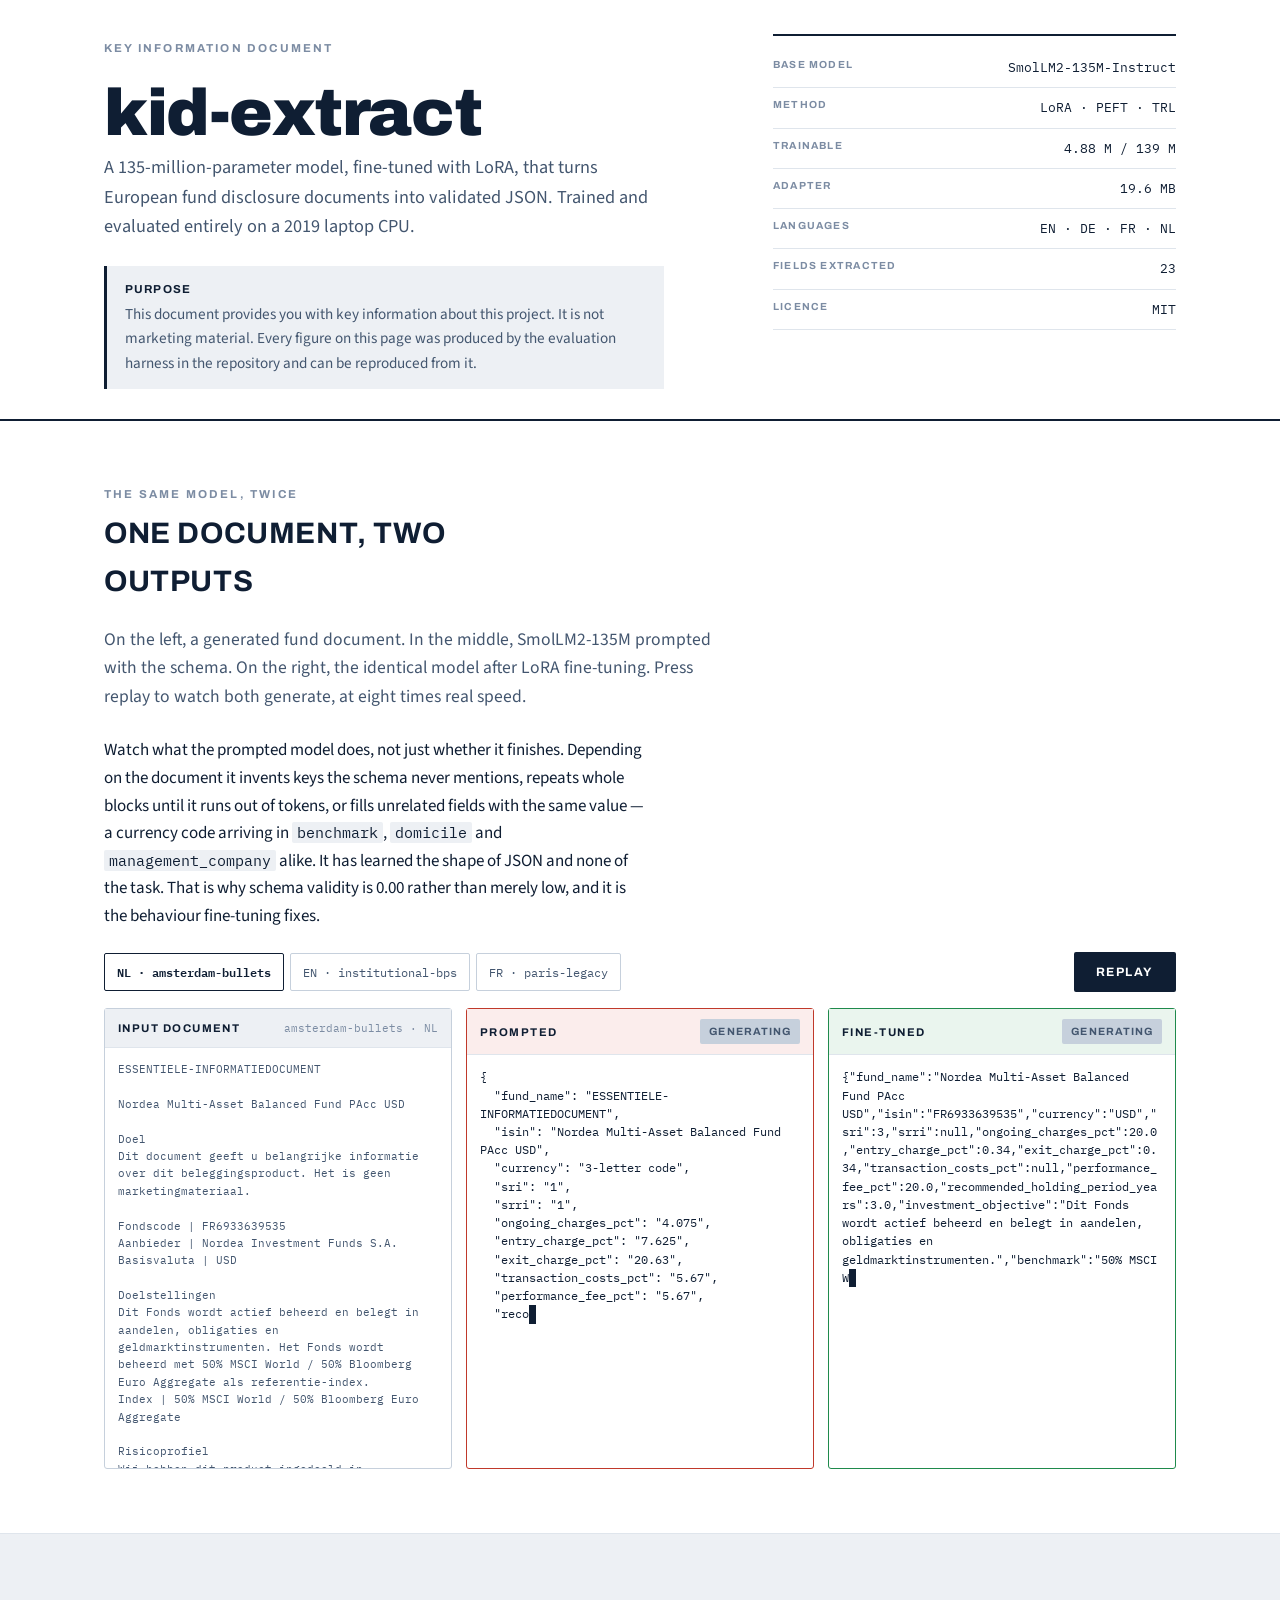
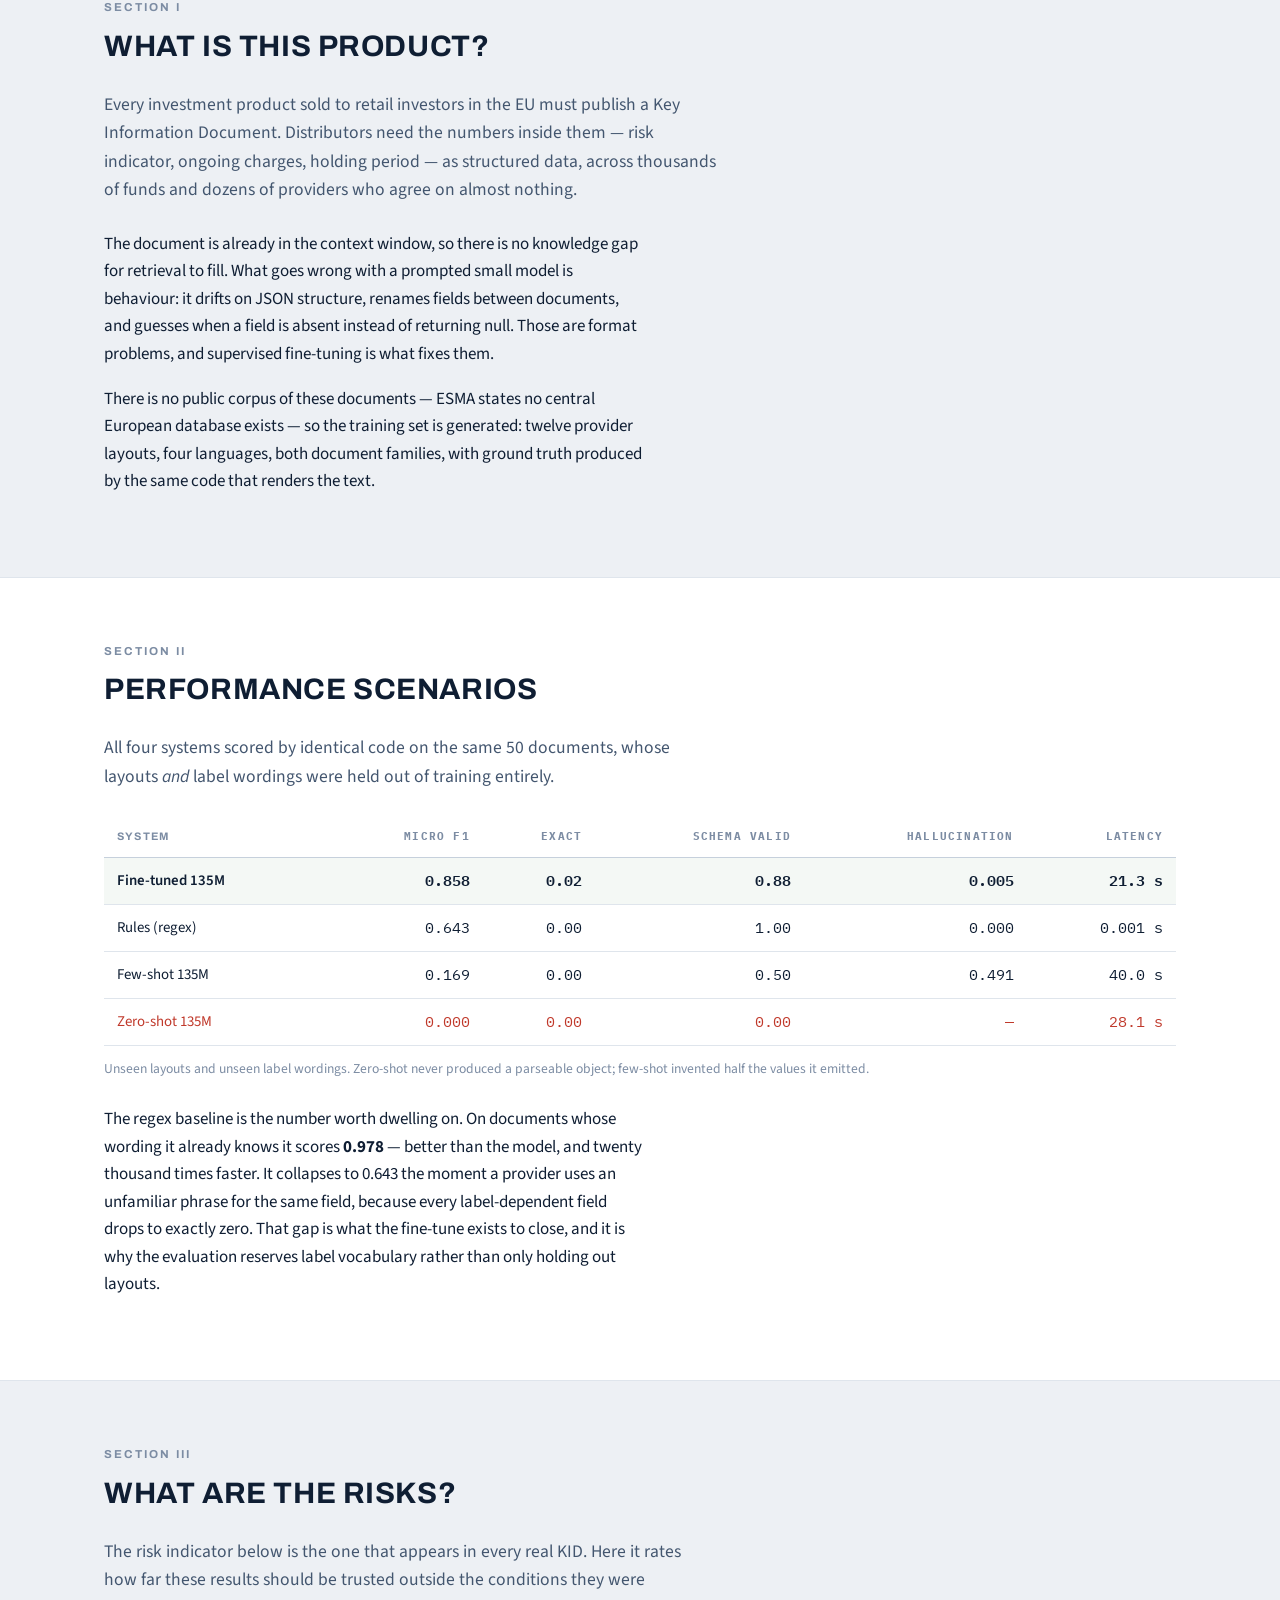
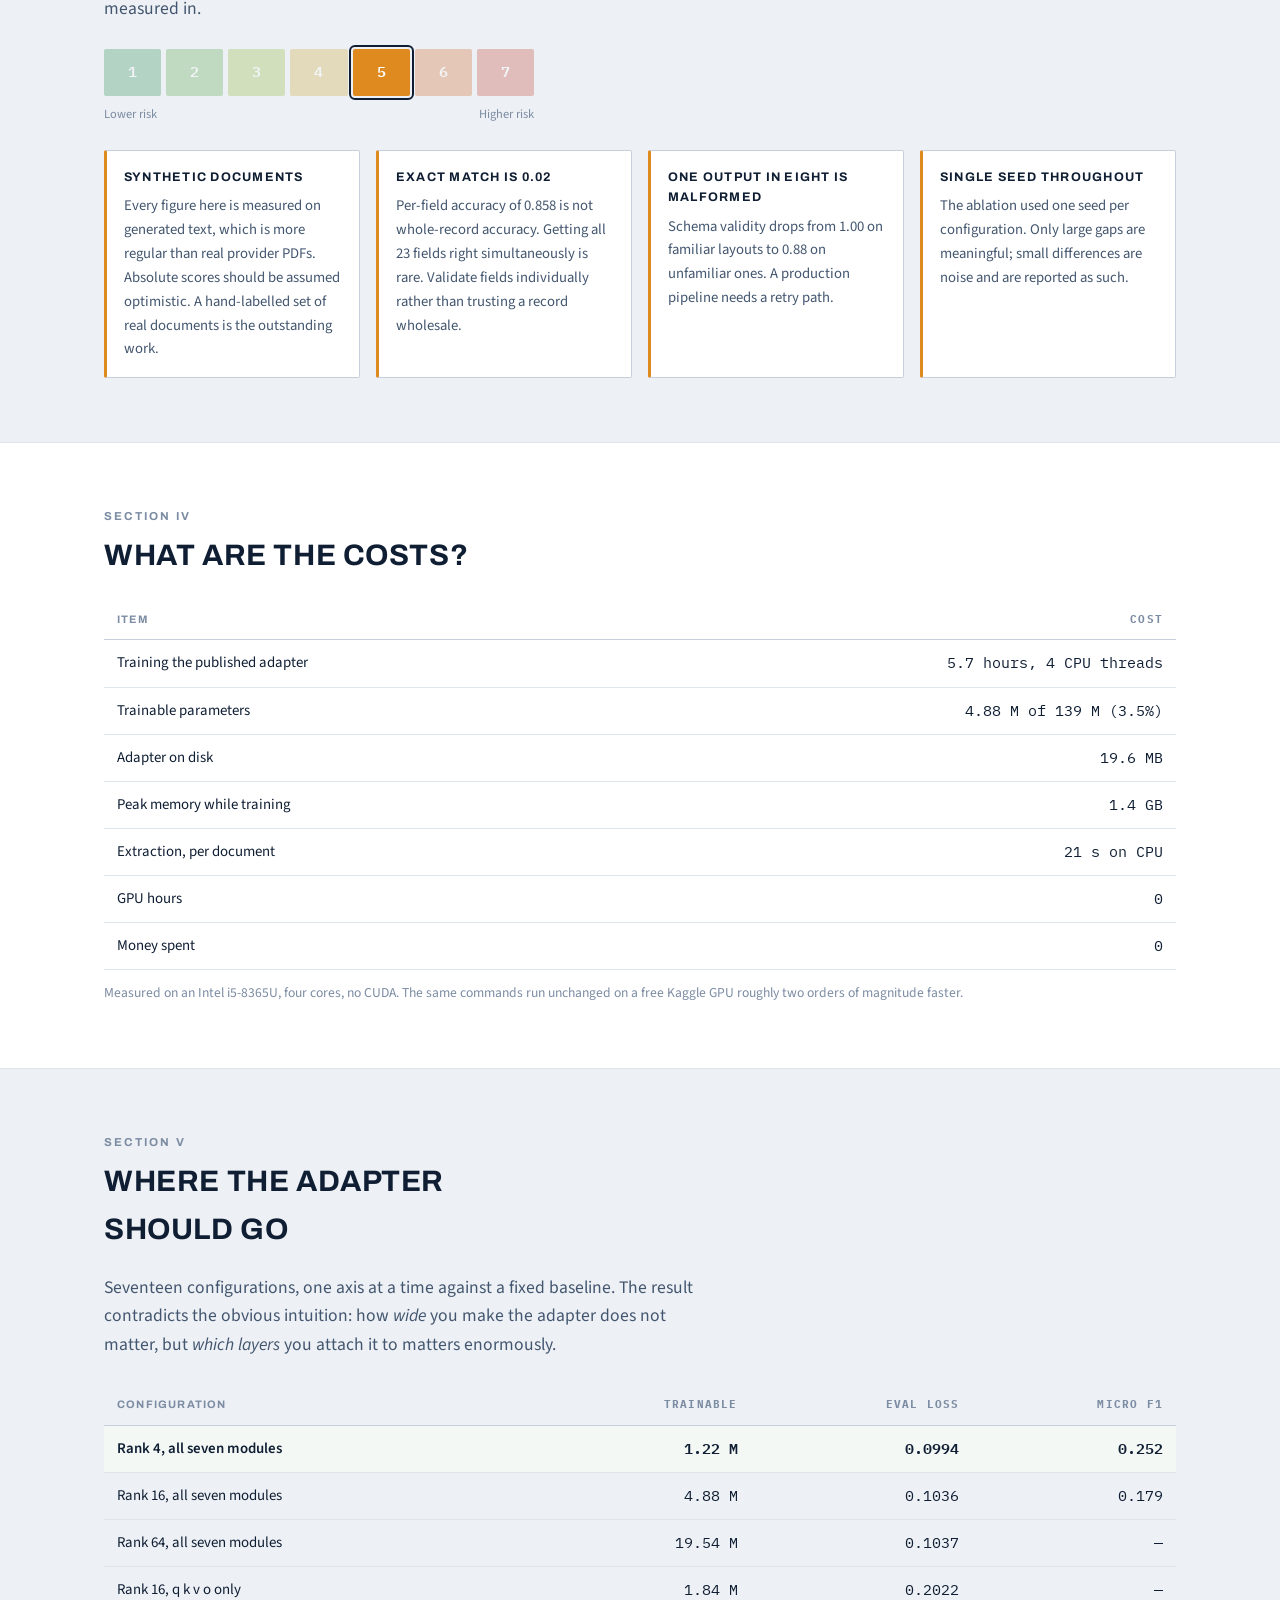
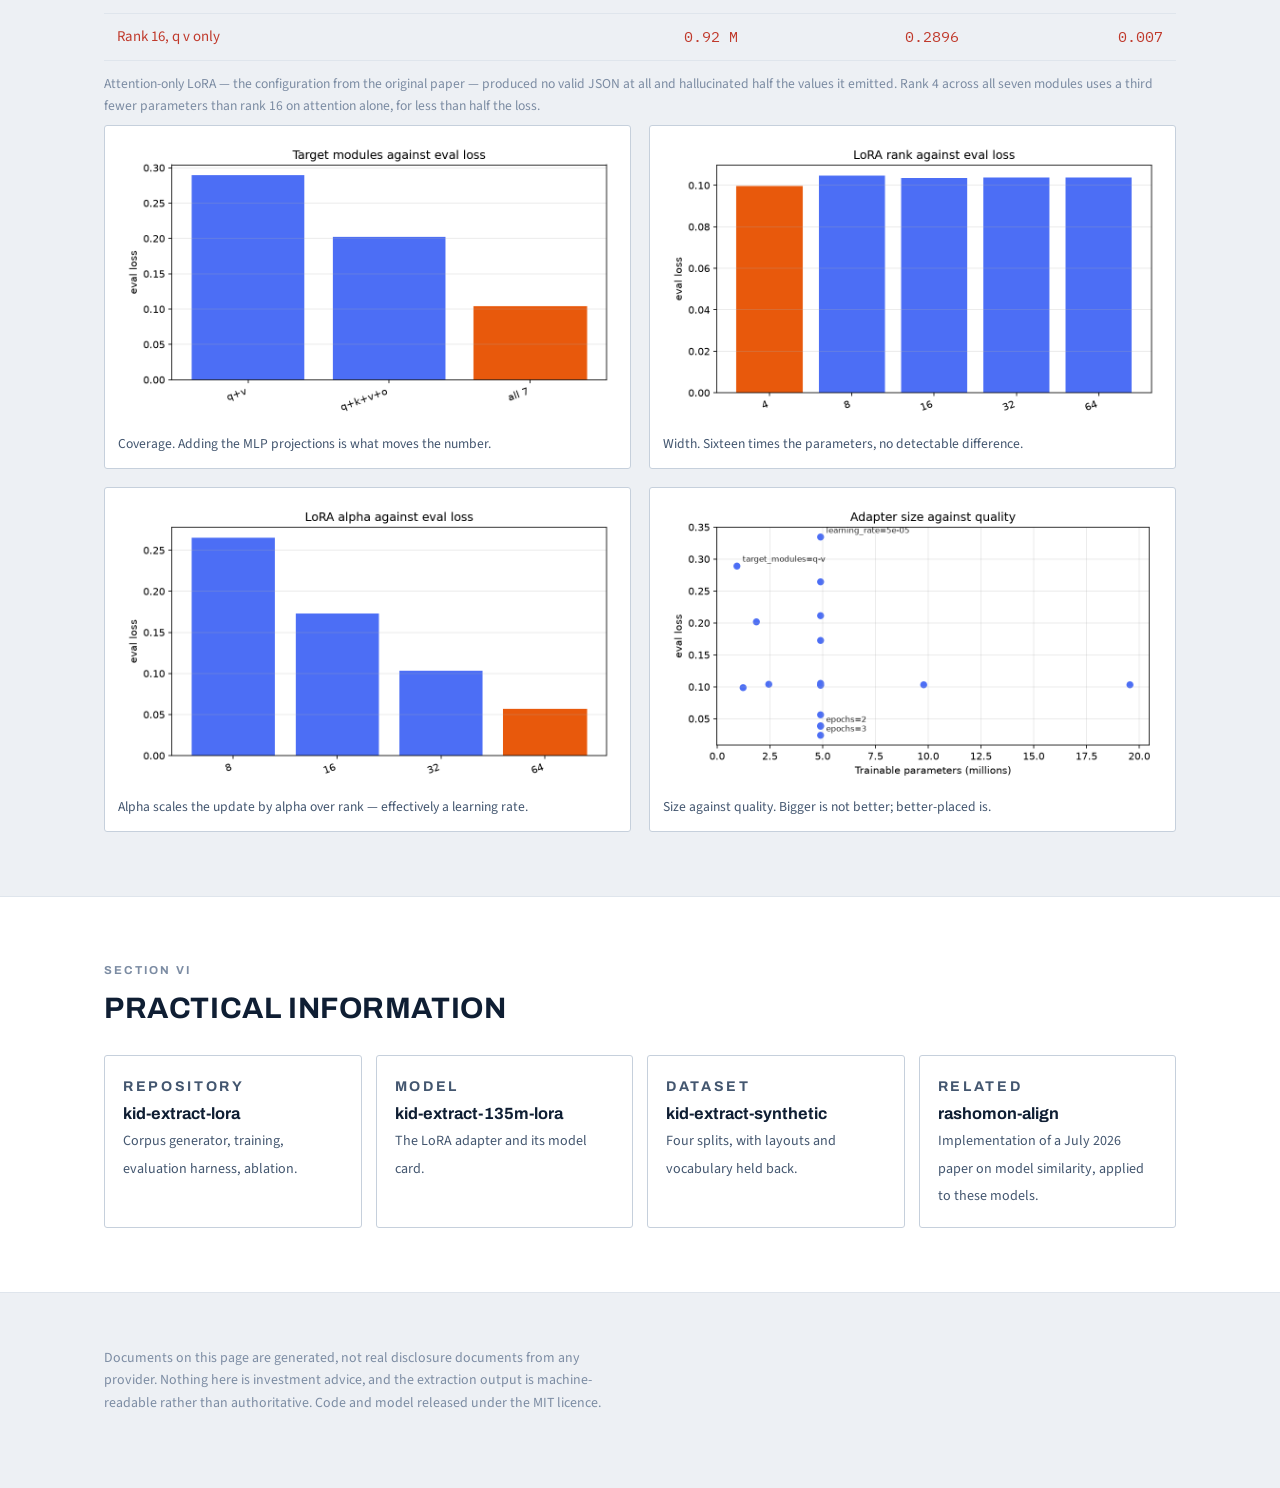
==== docs/index.html @ 17fcff7d "Add GitHub Pages site with charts and model comparison" ====
<!doctype html>
<html lang="en">
<head>
<meta charset="utf-8">
<meta name="viewport" content="width=device-width, initial-scale=1">
<title>kid-extract — Key Information Document</title>
<meta name="description" content="A 135M model fine-tuned with LoRA to extract structured JSON from European fund disclosure documents. Trained and evaluated entirely on a laptop CPU.">
<link rel="preconnect" href="https://fonts.googleapis.com">
<link rel="preconnect" href="https://fonts.gstatic.com" crossorigin>
<link href="https://fonts.googleapis.com/css2?family=Archivo:wght@500;700;900&family=Source+Sans+3:ital,wght@0,400;0,600;1,400&family=IBM+Plex+Mono:wght@400;500;600&display=swap" rel="stylesheet">
<style>
code{font-family:"IBM Plex Mono",monospace; font-size:.88em; background:var(--paper); padding:1px 5px; border-radius:2px}
:root{
  --ink:#0F1E33; --ink-soft:#43566F; --ink-faint:#7C8CA3;
  --paper:#EDF0F4; --card:#FFFFFF; --rule:#C6D0DC; --rule-soft:#DFE5EC;
  --sri-1:#1F8A4C; --sri-2:#4FA33F; --sri-3:#8FB531; --sri-4:#C9A227;
  --sri-5:#DE8A1F; --sri-6:#D2601F; --sri-7:#C0392B;
  --ok:#1F8A4C; --warn:#DE8A1F; --bad:#C0392B;
  --shadow:0 1px 2px rgba(15,30,51,.06), 0 8px 24px rgba(15,30,51,.06);
  --wrap:1120px;
}
*{box-sizing:border-box}
html{-webkit-text-size-adjust:100%}
body{
  margin:0; background:var(--paper); color:var(--ink);
  font-family:"Source Sans 3",system-ui,sans-serif; font-size:17px; line-height:1.62;
}
.wrap{max-width:var(--wrap); margin:0 auto; padding:0 24px}
a{color:inherit}
a:focus-visible,button:focus-visible{outline:3px solid var(--sri-4); outline-offset:3px}

.eyebrow{
  font-family:Archivo,sans-serif; font-weight:700; font-size:.72rem;
  letter-spacing:.19em; text-transform:uppercase; color:var(--ink-faint);
}

/* masthead */
.masthead{border-bottom:2px solid var(--ink); background:var(--card)}
.masthead .wrap{padding-top:34px; padding-bottom:30px}
.masthead__grid{display:grid; grid-template-columns:minmax(0,1.55fr) minmax(0,1fr); gap:44px; align-items:start}
.ident{border-top:2px solid var(--ink); padding-top:12px}
.ident dl{margin:0; display:grid; grid-template-columns:auto 1fr; gap:0}
.ident dt{
  font-family:Archivo,sans-serif; font-weight:700; font-size:.64rem; letter-spacing:.12em;
  text-transform:uppercase; color:var(--ink-faint); padding:9px 18px 9px 0;
  border-bottom:1px solid var(--rule-soft); white-space:nowrap;
}
.ident dd{
  margin:0; font-family:"IBM Plex Mono",monospace; font-size:.82rem; text-align:right;
  padding:9px 0; border-bottom:1px solid var(--rule-soft);
}
@media (max-width:860px){ .masthead__grid{grid-template-columns:1fr; gap:28px} .ident dd{text-align:left} }
.masthead h1{
  font-family:Archivo,sans-serif; font-weight:900; font-size:clamp(2.4rem,6vw,4.1rem);
  letter-spacing:-.022em; line-height:1.02; margin:.28em 0 .1em;
}
.masthead .sub{font-size:1.14rem; color:var(--ink-soft); max-width:62ch; margin:0}
.purpose{
  margin-top:24px; padding:14px 18px; border-left:3px solid var(--ink);
  background:var(--paper); font-size:.95rem; color:var(--ink-soft); max-width:70ch;
}
.purpose strong{font-family:Archivo,sans-serif; letter-spacing:.1em; text-transform:uppercase; font-size:.72rem; display:block; color:var(--ink); margin-bottom:3px}

/* sections */
.band{padding:64px 0; border-bottom:1px solid var(--rule-soft)}
.band--card{background:var(--card)}
.band > .wrap > .eyebrow{display:block; margin-bottom:6px}
.band h2{
  font-family:Archivo,sans-serif; font-weight:700; font-size:clamp(1.35rem,2.6vw,1.85rem);
  letter-spacing:.02em; text-transform:uppercase; margin:0 0 20px; max-width:26ch;
}
.lede{font-size:1.1rem; color:var(--ink-soft); max-width:68ch; margin:0 0 26px}
.band p{max-width:68ch}

/* replay */
.replay-head{display:flex; flex-wrap:wrap; gap:14px; align-items:center; justify-content:space-between; margin-bottom:16px}
.btn{
  font-family:Archivo,sans-serif; font-weight:700; font-size:.76rem; letter-spacing:.13em;
  text-transform:uppercase; padding:11px 20px; border:2px solid var(--ink);
  background:var(--ink); color:var(--card); cursor:pointer; border-radius:2px;
}
.btn:hover{background:transparent; color:var(--ink)}
.picker{display:flex; gap:6px; flex-wrap:wrap}
.picker button{
  font-family:"IBM Plex Mono",monospace; font-size:.76rem; padding:8px 12px;
  border:1px solid var(--rule); background:var(--card); color:var(--ink-soft);
  cursor:pointer; border-radius:2px;
}
.picker button[aria-pressed="true"]{border-color:var(--ink); color:var(--ink); font-weight:600}

.panes{display:grid; grid-template-columns:1fr 1fr 1fr; gap:14px}
.pane{background:var(--card); border:1px solid var(--rule); border-radius:3px; display:flex; flex-direction:column; min-height:420px}
.pane__bar{
  display:flex; align-items:center; justify-content:space-between; gap:8px;
  padding:10px 13px; border-bottom:1px solid var(--rule-soft); background:var(--paper);
}
.pane__title{font-family:Archivo,sans-serif; font-weight:700; font-size:.7rem; letter-spacing:.13em; text-transform:uppercase}
.pane__meta{font-family:"IBM Plex Mono",monospace; font-size:.7rem; color:var(--ink-faint)}
.pane__body{
  flex:1; padding:13px; overflow:auto; max-height:420px;
  font-family:"IBM Plex Mono",monospace; font-size:.735rem; line-height:1.55;
  white-space:pre-wrap; word-break:break-word;
}
.pane--source .pane__body{color:var(--ink-soft); font-size:.7rem}
.pane--base{border-color:var(--bad)}
.pane--base .pane__bar{background:#FBEDEC}
.pane--tuned{border-color:var(--ok)}
.pane--tuned .pane__bar{background:#EAF5EE}
.verdict{
  font-family:Archivo,sans-serif; font-weight:700; font-size:.66rem; letter-spacing:.1em;
  text-transform:uppercase; padding:4px 9px; border-radius:2px; white-space:nowrap;
}
.verdict--bad{background:var(--bad); color:#fff}
.verdict--ok{background:var(--ok); color:#fff}
.verdict--idle{background:var(--rule); color:var(--ink-soft)}
.caret{display:inline-block; width:7px; background:var(--ink); animation:blink 1s steps(1) infinite; color:transparent}
@keyframes blink{50%{opacity:0}}

/* tables */
.table-scroll{overflow-x:auto; -webkit-overflow-scrolling:touch}
table{border-collapse:collapse; width:100%; min-width:560px; font-size:.93rem}
th,td{padding:11px 13px; text-align:left; border-bottom:1px solid var(--rule-soft)}
th{
  font-family:Archivo,sans-serif; font-weight:700; font-size:.68rem; letter-spacing:.11em;
  text-transform:uppercase; color:var(--ink-faint); border-bottom:1.5px solid var(--rule);
}
td.num,th.num{text-align:right; font-family:"IBM Plex Mono",monospace; font-variant-numeric:tabular-nums}
tr.hero-row td{background:#F4F8F5; font-weight:600}
tr.bad-row td{color:var(--bad)}
caption{caption-side:bottom; padding-top:12px; font-size:.85rem; color:var(--ink-faint); text-align:left}

/* SRI scale */
.sri{margin:8px 0 26px}
.sri__scale{display:flex; gap:5px; max-width:430px}
.sri__cell{
  flex:1; aspect-ratio:1/.82; display:grid; place-items:center; border-radius:2px;
  font-family:"IBM Plex Mono",monospace; font-weight:600; color:#fff; font-size:.95rem; opacity:.28;
}
.sri__cell[data-on="1"]{opacity:1; outline:2.5px solid var(--ink); outline-offset:2px}
.sri__labels{display:flex; justify-content:space-between; max-width:430px; margin-top:8px; font-size:.78rem; color:var(--ink-faint)}

.risks{display:grid; grid-template-columns:repeat(auto-fit,minmax(255px,1fr)); gap:16px; margin-top:26px}
.risk{background:var(--card); border:1px solid var(--rule); border-left:3px solid var(--warn); padding:16px 17px; border-radius:2px}
.risk h3{font-family:Archivo,sans-serif; font-size:.78rem; letter-spacing:.1em; text-transform:uppercase; margin:0 0 7px}
.risk p{font-size:.92rem; color:var(--ink-soft); margin:0}

/* charts */
.charts{display:grid; grid-template-columns:repeat(2,1fr); gap:18px; margin-top:8px}
@media (max-width:760px){.charts{grid-template-columns:1fr}}
figure{margin:0; background:var(--card); border:1px solid var(--rule); border-radius:3px; padding:13px}
figure img{width:100%; height:auto; display:block}
figcaption{font-size:.85rem; color:var(--ink-soft); margin-top:9px}

.links{display:grid; grid-template-columns:repeat(auto-fit,minmax(235px,1fr)); gap:14px; margin-top:22px}
.link-card{
  display:block; background:var(--card); border:1px solid var(--rule); border-radius:3px;
  padding:17px 18px; text-decoration:none; transition:border-color .15s, transform .15s;
}
.link-card:hover{border-color:var(--ink); transform:translateY(-2px)}
.link-card .eyebrow{margin-bottom:5px}
.link-card strong{display:block; font-size:1.02rem; font-family:Archivo,sans-serif}
.link-card span{font-size:.88rem; color:var(--ink-soft)}

footer{padding:40px 0 60px; font-size:.87rem; color:var(--ink-faint)}
footer p{max-width:74ch}

@media (max-width:900px){
  .panes{grid-template-columns:1fr}
  .pane{min-height:0}
  .pane__body{max-height:270px}
}
@media (prefers-reduced-motion:reduce){
  .caret{animation:none}
  .link-card{transition:none}
}
</style>
</head>
<body>

<header class="masthead">
  <div class="wrap">
    <div class="masthead__grid">
      <div>
        <span class="eyebrow">Key Information Document</span>
        <h1>kid&#8209;extract</h1>
        <p class="sub">A 135-million-parameter model, fine-tuned with LoRA, that turns European fund disclosure documents into validated JSON. Trained and evaluated entirely on a 2019 laptop CPU.</p>
        <div class="purpose">
          <strong>Purpose</strong>
          This document provides you with key information about this project. It is not marketing material. Every figure on this page was produced by the evaluation harness in the repository and can be reproduced from it.
        </div>
      </div>
      <aside class="ident">
        <dl>
          <dt>Base model</dt><dd>SmolLM2-135M-Instruct</dd>
          <dt>Method</dt><dd>LoRA · PEFT · TRL</dd>
          <dt>Trainable</dt><dd>4.88 M / 139 M</dd>
          <dt>Adapter</dt><dd>19.6 MB</dd>
          <dt>Languages</dt><dd>EN · DE · FR · NL</dd>
          <dt>Fields extracted</dt><dd>23</dd>
          <dt>Licence</dt><dd>MIT</dd>
        </dl>
      </aside>
    </div>
  </div>
</header>

<section class="band band--card">
  <div class="wrap">
    <span class="eyebrow">The same model, twice</span>
    <h2>One document, two outputs</h2>
    <p class="lede">On the left, a generated fund document. In the middle, SmolLM2&#8209;135M prompted with the schema. On the right, the identical model after LoRA fine&#8209;tuning. Press replay to watch both generate, at eight times real speed.</p>
    <p style="margin-bottom:22px">Watch what the prompted model does, not just whether it finishes. Depending on the document it invents keys the schema never mentions, repeats whole blocks until it runs out of tokens, or fills unrelated fields with the same value — a currency code arriving in <code>benchmark</code>, <code>domicile</code> and <code>management_company</code> alike. It has learned the shape of JSON and none of the task. That is why schema validity is 0.00 rather than merely low, and it is the behaviour fine‑tuning fixes.</p>

    <div class="replay-head">
      <div class="picker" id="picker" role="group" aria-label="Choose an example document"></div>
      <button class="btn" id="replay" type="button">Replay</button>
    </div>

    <div class="panes">
      <div class="pane pane--source">
        <div class="pane__bar"><span class="pane__title">Input document</span><span class="pane__meta" id="src-meta">—</span></div>
        <div class="pane__body" id="src-body"></div>
      </div>
      <div class="pane pane--base">
        <div class="pane__bar"><span class="pane__title">Prompted</span><span class="verdict verdict--idle" id="base-verdict">Idle</span></div>
        <div class="pane__body" id="base-body"></div>
      </div>
      <div class="pane pane--tuned">
        <div class="pane__bar"><span class="pane__title">Fine&#8209;tuned</span><span class="verdict verdict--idle" id="tuned-verdict">Idle</span></div>
        <div class="pane__body" id="tuned-body"></div>
      </div>
    </div>
  </div>
</section>

<section class="band">
  <div class="wrap">
    <span class="eyebrow">Section I</span>
    <h2>What is this product?</h2>
    <p class="lede">Every investment product sold to retail investors in the EU must publish a Key Information Document. Distributors need the numbers inside them — risk indicator, ongoing charges, holding period — as structured data, across thousands of funds and dozens of providers who agree on almost nothing.</p>
    <p>The document is already in the context window, so there is no knowledge gap for retrieval to fill. What goes wrong with a prompted small model is behaviour: it drifts on JSON structure, renames fields between documents, and guesses when a field is absent instead of returning null. Those are format problems, and supervised fine-tuning is what fixes them.</p>
    <p>There is no public corpus of these documents — ESMA states no central European database exists — so the training set is generated: twelve provider layouts, four languages, both document families, with ground truth produced by the same code that renders the text.</p>
  </div>
</section>

<section class="band band--card">
  <div class="wrap">
    <span class="eyebrow">Section II</span>
    <h2>Performance scenarios</h2>
    <p class="lede">All four systems scored by identical code on the same 50 documents, whose layouts <em>and</em> label wordings were held out of training entirely.</p>
    <div class="table-scroll">
      <table>
        <thead><tr><th>System</th><th class="num">Micro F1</th><th class="num">Exact</th><th class="num">Schema valid</th><th class="num">Hallucination</th><th class="num">Latency</th></tr></thead>
        <tbody>
          <tr class="hero-row"><td>Fine-tuned 135M</td><td class="num">0.858</td><td class="num">0.02</td><td class="num">0.88</td><td class="num">0.005</td><td class="num">21.3 s</td></tr>
          <tr><td>Rules (regex)</td><td class="num">0.643</td><td class="num">0.00</td><td class="num">1.00</td><td class="num">0.000</td><td class="num">0.001 s</td></tr>
          <tr><td>Few-shot 135M</td><td class="num">0.169</td><td class="num">0.00</td><td class="num">0.50</td><td class="num">0.491</td><td class="num">40.0 s</td></tr>
          <tr class="bad-row"><td>Zero-shot 135M</td><td class="num">0.000</td><td class="num">0.00</td><td class="num">0.00</td><td class="num">—</td><td class="num">28.1 s</td></tr>
        </tbody>
        <caption>Unseen layouts and unseen label wordings. Zero-shot never produced a parseable object; few-shot invented half the values it emitted.</caption>
      </table>
    </div>
    <p style="margin-top:26px">The regex baseline is the number worth dwelling on. On documents whose wording it already knows it scores <strong>0.978</strong> — better than the model, and twenty thousand times faster. It collapses to 0.643 the moment a provider uses an unfamiliar phrase for the same field, because every label-dependent field drops to exactly zero. That gap is what the fine-tune exists to close, and it is why the evaluation reserves label vocabulary rather than only holding out layouts.</p>
  </div>
</section>

<section class="band">
  <div class="wrap">
    <span class="eyebrow">Section III</span>
    <h2>What are the risks?</h2>
    <p class="lede">The risk indicator below is the one that appears in every real KID. Here it rates how far these results should be trusted outside the conditions they were measured in.</p>
    <div class="sri">
      <div class="sri__scale" role="img" aria-label="Risk indicator: 5 out of 7">
        <div class="sri__cell" style="background:var(--sri-1)">1</div>
        <div class="sri__cell" style="background:var(--sri-2)">2</div>
        <div class="sri__cell" style="background:var(--sri-3)">3</div>
        <div class="sri__cell" style="background:var(--sri-4)">4</div>
        <div class="sri__cell" data-on="1" style="background:var(--sri-5)">5</div>
        <div class="sri__cell" style="background:var(--sri-6)">6</div>
        <div class="sri__cell" style="background:var(--sri-7)">7</div>
      </div>
      <div class="sri__labels"><span>Lower risk</span><span>Higher risk</span></div>
    </div>
    <div class="risks">
      <div class="risk"><h3>Synthetic documents</h3><p>Every figure here is measured on generated text, which is more regular than real provider PDFs. Absolute scores should be assumed optimistic. A hand-labelled set of real documents is the outstanding work.</p></div>
      <div class="risk"><h3>Exact match is 0.02</h3><p>Per-field accuracy of 0.858 is not whole-record accuracy. Getting all 23 fields right simultaneously is rare. Validate fields individually rather than trusting a record wholesale.</p></div>
      <div class="risk"><h3>One output in eight is malformed</h3><p>Schema validity drops from 1.00 on familiar layouts to 0.88 on unfamiliar ones. A production pipeline needs a retry path.</p></div>
      <div class="risk"><h3>Single seed throughout</h3><p>The ablation used one seed per configuration. Only large gaps are meaningful; small differences are noise and are reported as such.</p></div>
    </div>
  </div>
</section>

<section class="band band--card">
  <div class="wrap">
    <span class="eyebrow">Section IV</span>
    <h2>What are the costs?</h2>
    <div class="table-scroll">
      <table>
        <thead><tr><th>Item</th><th class="num">Cost</th></tr></thead>
        <tbody>
          <tr><td>Training the published adapter</td><td class="num">5.7 hours, 4 CPU threads</td></tr>
          <tr><td>Trainable parameters</td><td class="num">4.88 M of 139 M (3.5%)</td></tr>
          <tr><td>Adapter on disk</td><td class="num">19.6 MB</td></tr>
          <tr><td>Peak memory while training</td><td class="num">1.4 GB</td></tr>
          <tr><td>Extraction, per document</td><td class="num">21 s on CPU</td></tr>
          <tr><td>GPU hours</td><td class="num">0</td></tr>
          <tr><td>Money spent</td><td class="num">0</td></tr>
        </tbody>
        <caption>Measured on an Intel i5-8365U, four cores, no CUDA. The same commands run unchanged on a free Kaggle GPU roughly two orders of magnitude faster.</caption>
      </table>
    </div>
  </div>
</section>

<section class="band">
  <div class="wrap">
    <span class="eyebrow">Section V</span>
    <h2>Where the adapter should go</h2>
    <p class="lede">Seventeen configurations, one axis at a time against a fixed baseline. The result contradicts the obvious intuition: how <em>wide</em> you make the adapter does not matter, but <em>which layers</em> you attach it to matters enormously.</p>
    <div class="table-scroll">
      <table>
        <thead><tr><th>Configuration</th><th class="num">Trainable</th><th class="num">Eval loss</th><th class="num">Micro F1</th></tr></thead>
        <tbody>
          <tr class="hero-row"><td>Rank 4, all seven modules</td><td class="num">1.22 M</td><td class="num">0.0994</td><td class="num">0.252</td></tr>
          <tr><td>Rank 16, all seven modules</td><td class="num">4.88 M</td><td class="num">0.1036</td><td class="num">0.179</td></tr>
          <tr><td>Rank 64, all seven modules</td><td class="num">19.54 M</td><td class="num">0.1037</td><td class="num">—</td></tr>
          <tr><td>Rank 16, q k v o only</td><td class="num">1.84 M</td><td class="num">0.2022</td><td class="num">—</td></tr>
          <tr class="bad-row"><td>Rank 16, q v only</td><td class="num">0.92 M</td><td class="num">0.2896</td><td class="num">0.007</td></tr>
        </tbody>
        <caption>Attention-only LoRA — the configuration from the original paper — produced no valid JSON at all and hallucinated half the values it emitted. Rank 4 across all seven modules uses a third fewer parameters than rank 16 on attention alone, for less than half the loss.</caption>
      </table>
    </div>
    <div class="charts">
      <figure><img src="figures/sweep_lora_target_modules.png" alt="Bar chart: eval loss falls sharply as more module types are adapted"><figcaption>Coverage. Adding the MLP projections is what moves the number.</figcaption></figure>
      <figure><img src="figures/sweep_lora_r.png" alt="Bar chart: eval loss is flat across LoRA ranks 4 to 64"><figcaption>Width. Sixteen times the parameters, no detectable difference.</figcaption></figure>
      <figure><img src="figures/sweep_lora_alpha.png" alt="Bar chart: eval loss falls monotonically as alpha rises"><figcaption>Alpha scales the update by alpha over rank — effectively a learning rate.</figcaption></figure>
      <figure><img src="figures/sweep_size_vs_quality.png" alt="Scatter plot of adapter size against eval loss"><figcaption>Size against quality. Bigger is not better; better-placed is.</figcaption></figure>
    </div>
  </div>
</section>

<section class="band band--card">
  <div class="wrap">
    <span class="eyebrow">Section VI</span>
    <h2>Practical information</h2>
    <div class="links">
      <a class="link-card" href="https://github.com/Chenjigaram/kid-extract-lora"><span class="eyebrow">Repository</span><strong>kid-extract-lora</strong><span>Corpus generator, training, evaluation harness, ablation.</span></a>
      <a class="link-card" href="https://huggingface.co/chenjigaram/kid-extract-135m-lora"><span class="eyebrow">Model</span><strong>kid-extract-135m-lora</strong><span>The LoRA adapter and its model card.</span></a>
      <a class="link-card" href="https://huggingface.co/datasets/chenjigaram/kid-extract-synthetic"><span class="eyebrow">Dataset</span><strong>kid-extract-synthetic</strong><span>Four splits, with layouts and vocabulary held back.</span></a>
      <a class="link-card" href="https://github.com/Chenjigaram/rashomon-align"><span class="eyebrow">Related</span><strong>rashomon-align</strong><span>Implementation of a July 2026 paper on model similarity, applied to these models.</span></a>
    </div>
  </div>
</section>

<footer>
  <div class="wrap">
    <p>Documents on this page are generated, not real disclosure documents from any provider. Nothing here is investment advice, and the extraction output is machine-readable rather than authoritative. Code and model released under the MIT licence.</p>
  </div>
</footer>

<script>
(function(){
  const SPEED = 8;
  const reduce = window.matchMedia("(prefers-reduced-motion: reduce)").matches;
  const el = id => document.getElementById(id);
  const picker = el("picker");
  let examples = [], current = 0, timers = [];

  function stop(){ timers.forEach(clearTimeout); timers = []; }

  function setVerdict(node, state, text){
    node.className = "verdict verdict--" + state;
    node.textContent = text;
  }

  function type(node, text, seconds, done){
    if (reduce){ node.textContent = text; done(); return; }
    const total = Math.max(1200, (seconds * 1000) / SPEED);
    const steps = Math.min(text.length, 220);
    const chunk = Math.ceil(text.length / steps);
    let i = 0;
    node.textContent = "";
    const caret = document.createElement("span");
    caret.className = "caret";
    caret.textContent = " ";
    node.appendChild(caret);
    function tick(){
      i = Math.min(text.length, i + chunk);
      caret.remove();
      node.textContent = text.slice(0, i);
      if (i < text.length){
        node.appendChild(caret);
        node.scrollTop = node.scrollHeight;
        timers.push(setTimeout(tick, total / steps));
      } else { done(); }
    }
    timers.push(setTimeout(tick, total / steps));
  }

  function play(){
    stop();
    const ex = examples[current];
    if (!ex) return;
    el("src-meta").textContent = ex.layout + " · " + ex.language.toUpperCase();
    el("src-body").textContent = ex.text;
    setVerdict(el("base-verdict"), "idle", "Generating");
    setVerdict(el("tuned-verdict"), "idle", "Generating");
    type(el("base-body"), ex.base.raw, ex.base.seconds, function(){
      const ok = ex.base.valid_schema;
      setVerdict(el("base-verdict"), ok ? "ok" : "bad",
        ok ? "Valid · " + ex.base.seconds + "s" : "No valid JSON · " + ex.base.seconds + "s");
    });
    type(el("tuned-body"), ex.finetuned.raw, ex.finetuned.seconds, function(){
      const ok = ex.finetuned.valid_schema;
      setVerdict(el("tuned-verdict"), ok ? "ok" : "bad",
        ok ? "Valid JSON · " + ex.finetuned.seconds + "s" : "Invalid · " + ex.finetuned.seconds + "s");
    });
  }

  function select(i){
    current = i;
    [...picker.children].forEach((b, n) => b.setAttribute("aria-pressed", String(n === i)));
    play();
  }

  fetch("demo_examples.json")
    .then(r => r.json())
    .then(data => {
      examples = data;
      data.forEach((ex, i) => {
        const b = document.createElement("button");
        b.type = "button";
        b.textContent = ex.language.toUpperCase() + " · " + ex.layout;
        b.setAttribute("aria-pressed", String(i === 0));
        b.addEventListener("click", () => select(i));
        picker.appendChild(b);
      });
      select(0);
    })
    .catch(() => {
      el("src-body").textContent = "Example outputs could not be loaded.";
    });

  el("replay").addEventListener("click", play);
})();
</script>
</body>
</html>
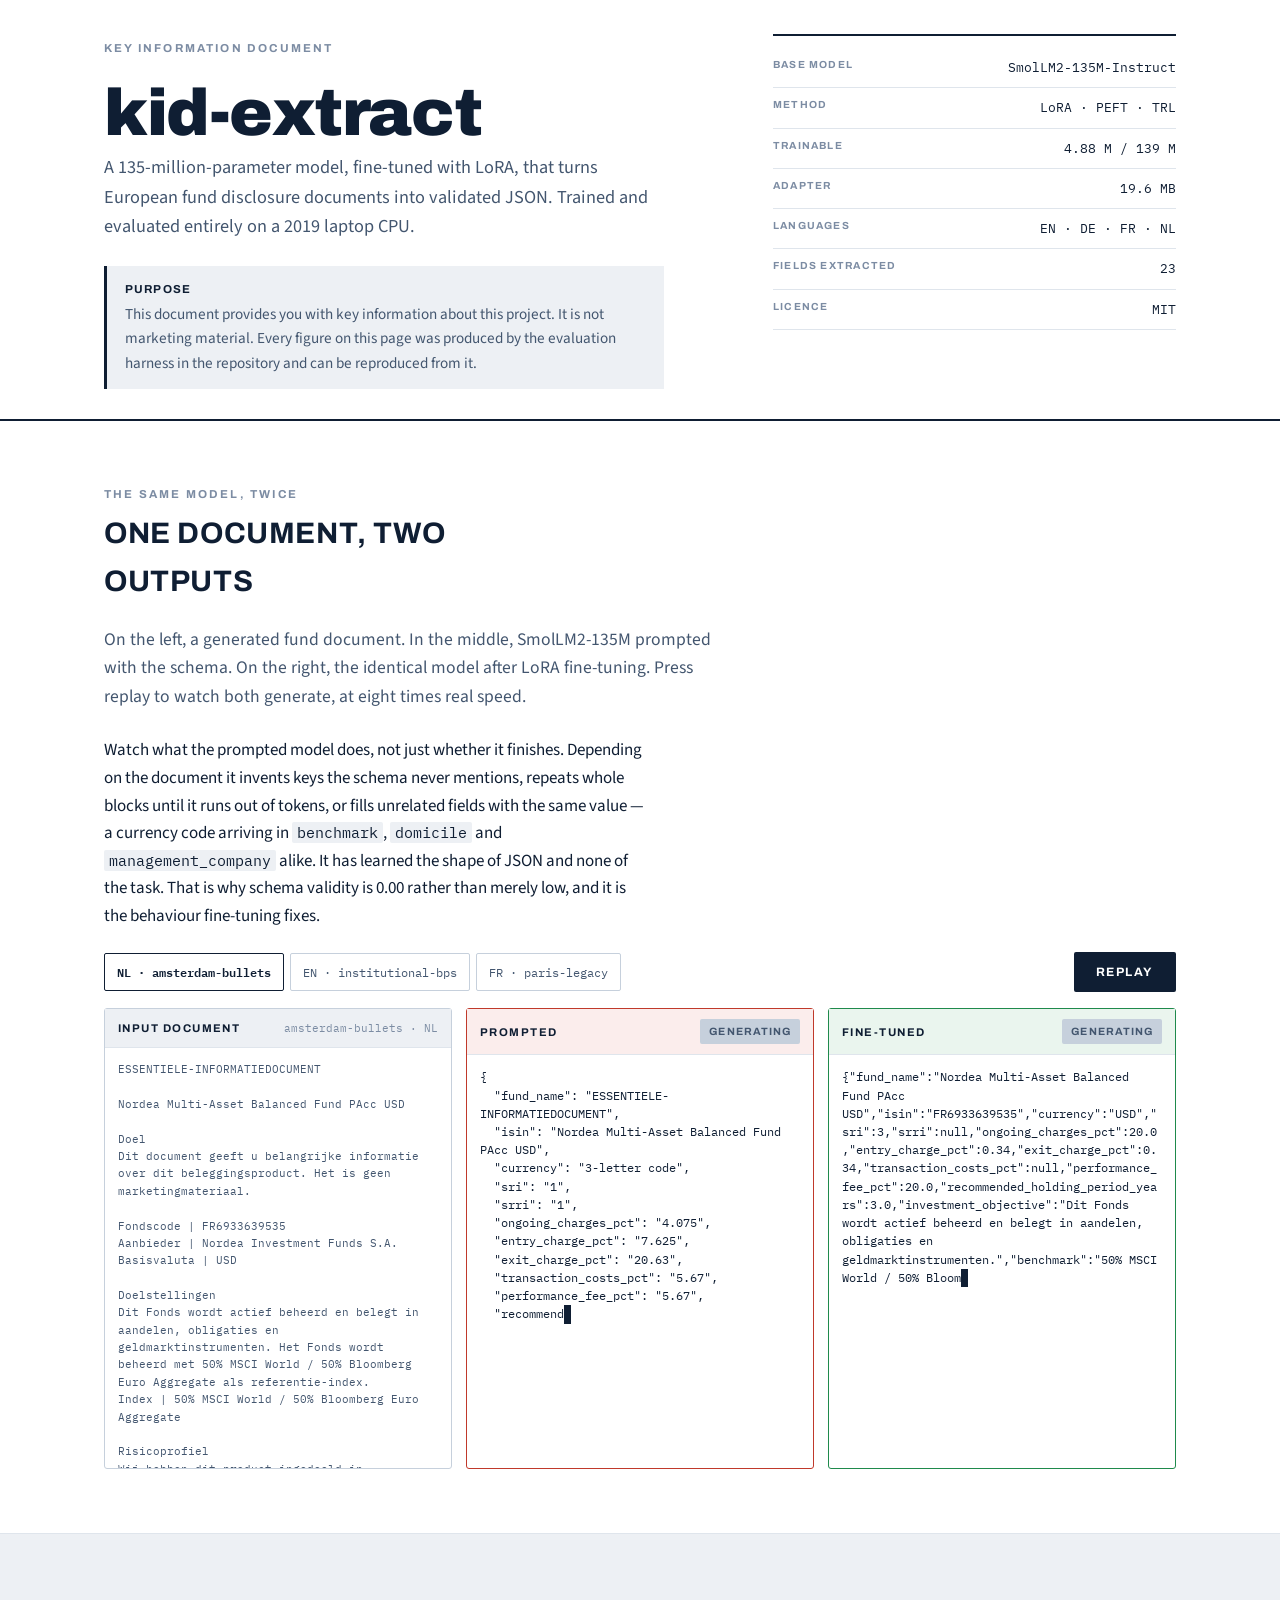
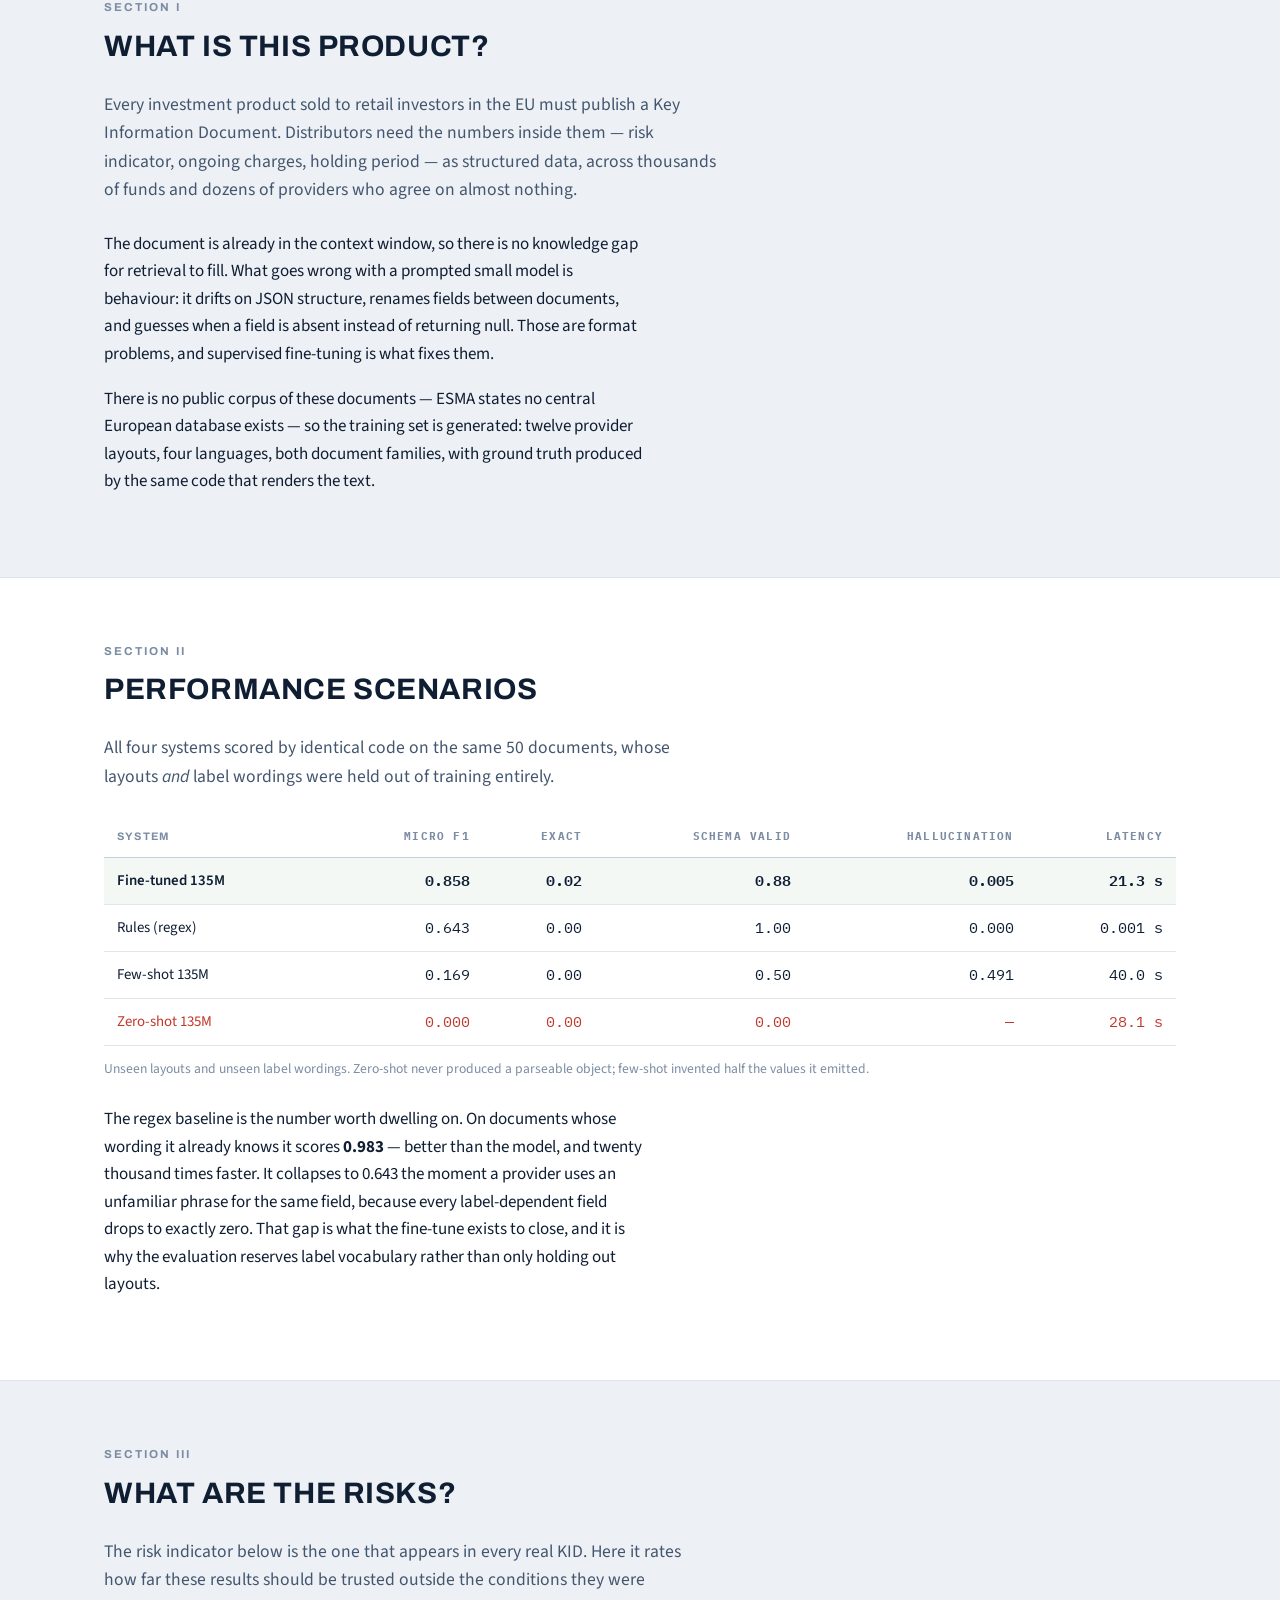
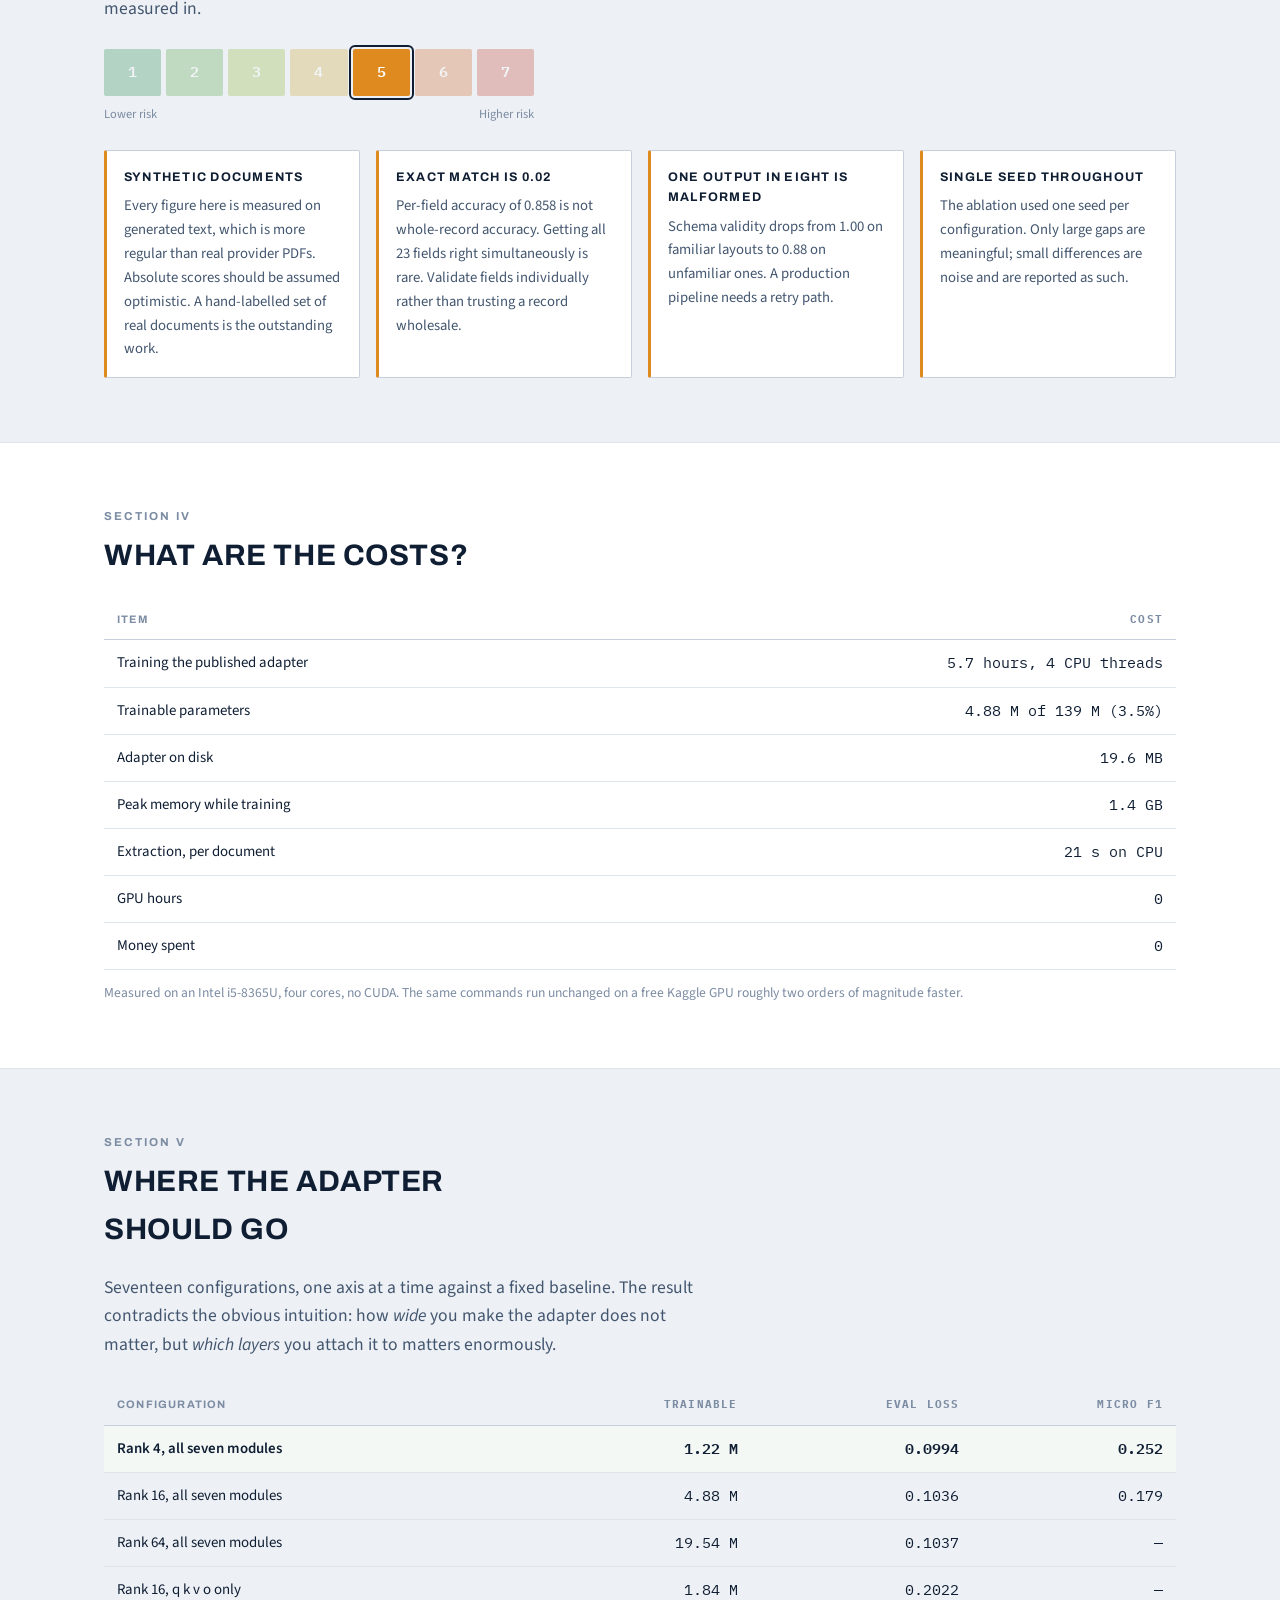
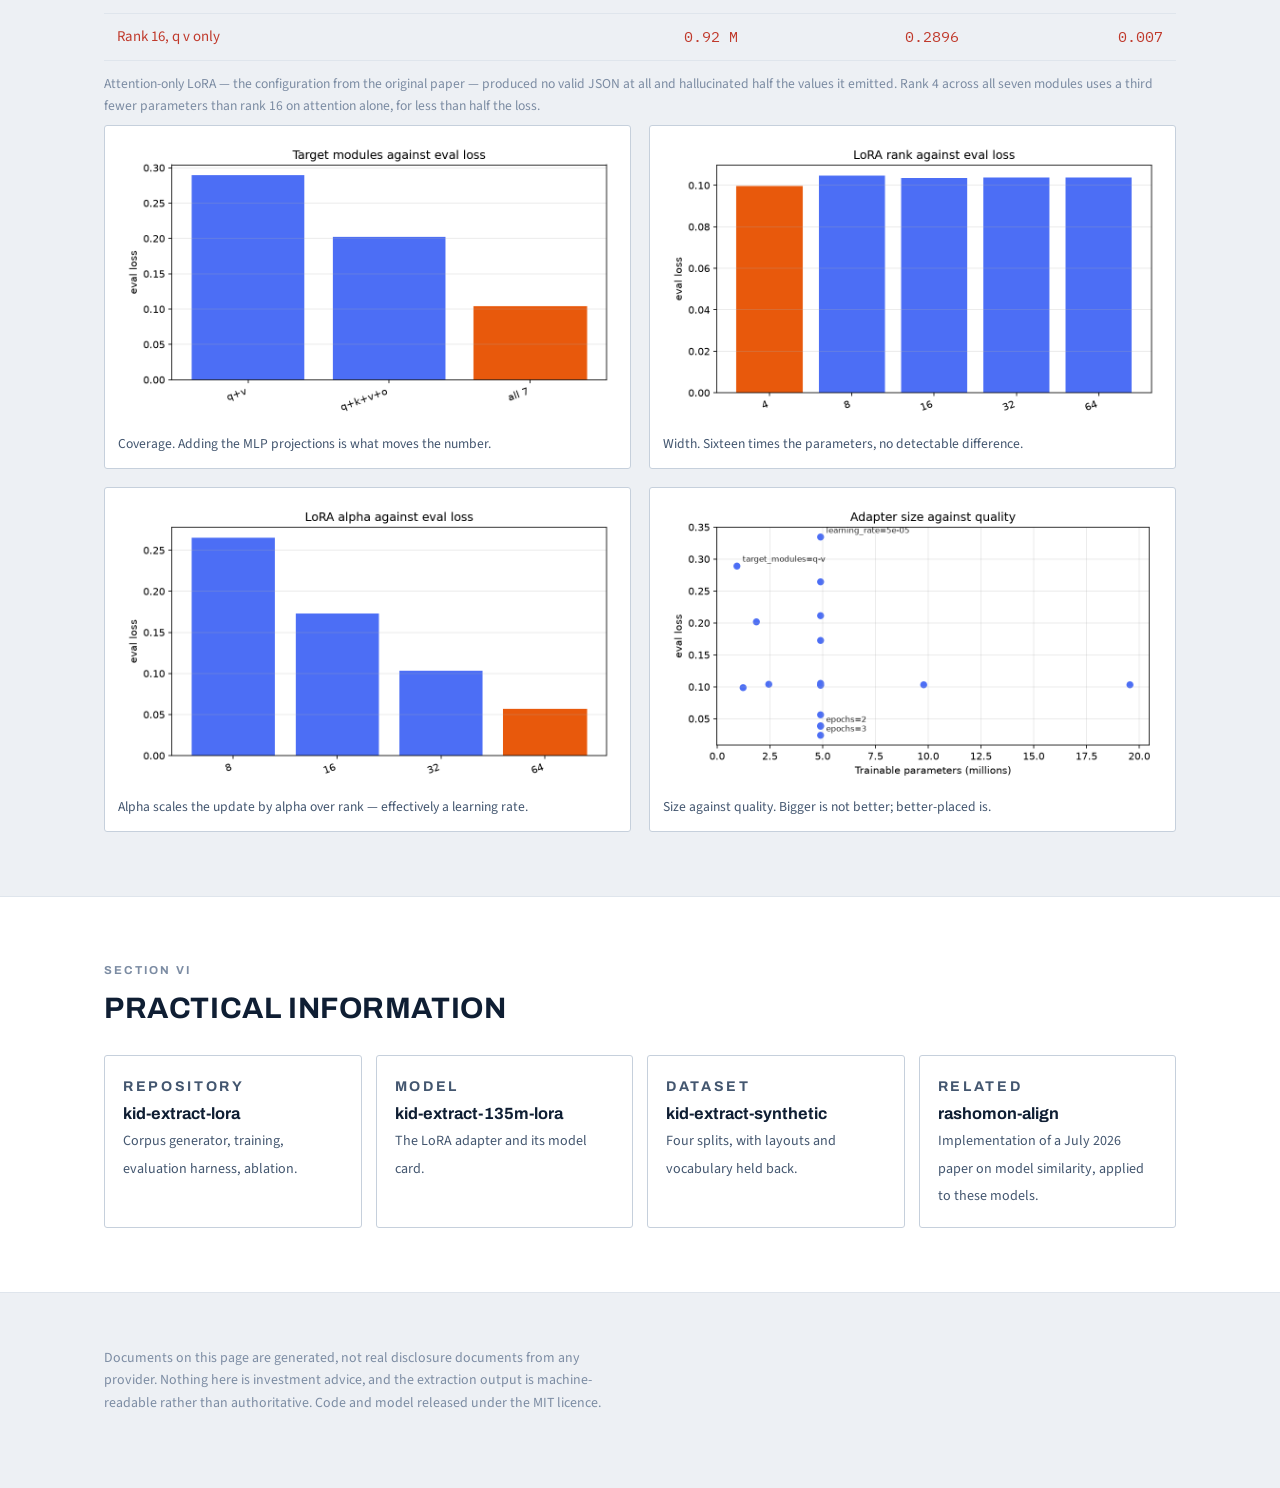
==== commit b966507b: "Reconcile every reported figure with the committed results" ====
--- a/docs/index.html
+++ b/docs/index.html
@@ -260,7 +260,7 @@
         <caption>Unseen layouts and unseen label wordings. Zero-shot never produced a parseable object; few-shot invented half the values it emitted.</caption>
       </table>
     </div>
-    <p style="margin-top:26px">The regex baseline is the number worth dwelling on. On documents whose wording it already knows it scores <strong>0.978</strong> — better than the model, and twenty thousand times faster. It collapses to 0.643 the moment a provider uses an unfamiliar phrase for the same field, because every label-dependent field drops to exactly zero. That gap is what the fine-tune exists to close, and it is why the evaluation reserves label vocabulary rather than only holding out layouts.</p>
+    <p style="margin-top:26px">The regex baseline is the number worth dwelling on. On documents whose wording it already knows it scores <strong>0.983</strong> — better than the model, and twenty thousand times faster. It collapses to 0.643 the moment a provider uses an unfamiliar phrase for the same field, because every label-dependent field drops to exactly zero. That gap is what the fine-tune exists to close, and it is why the evaluation reserves label vocabulary rather than only holding out layouts.</p>
   </div>
 </section>
 
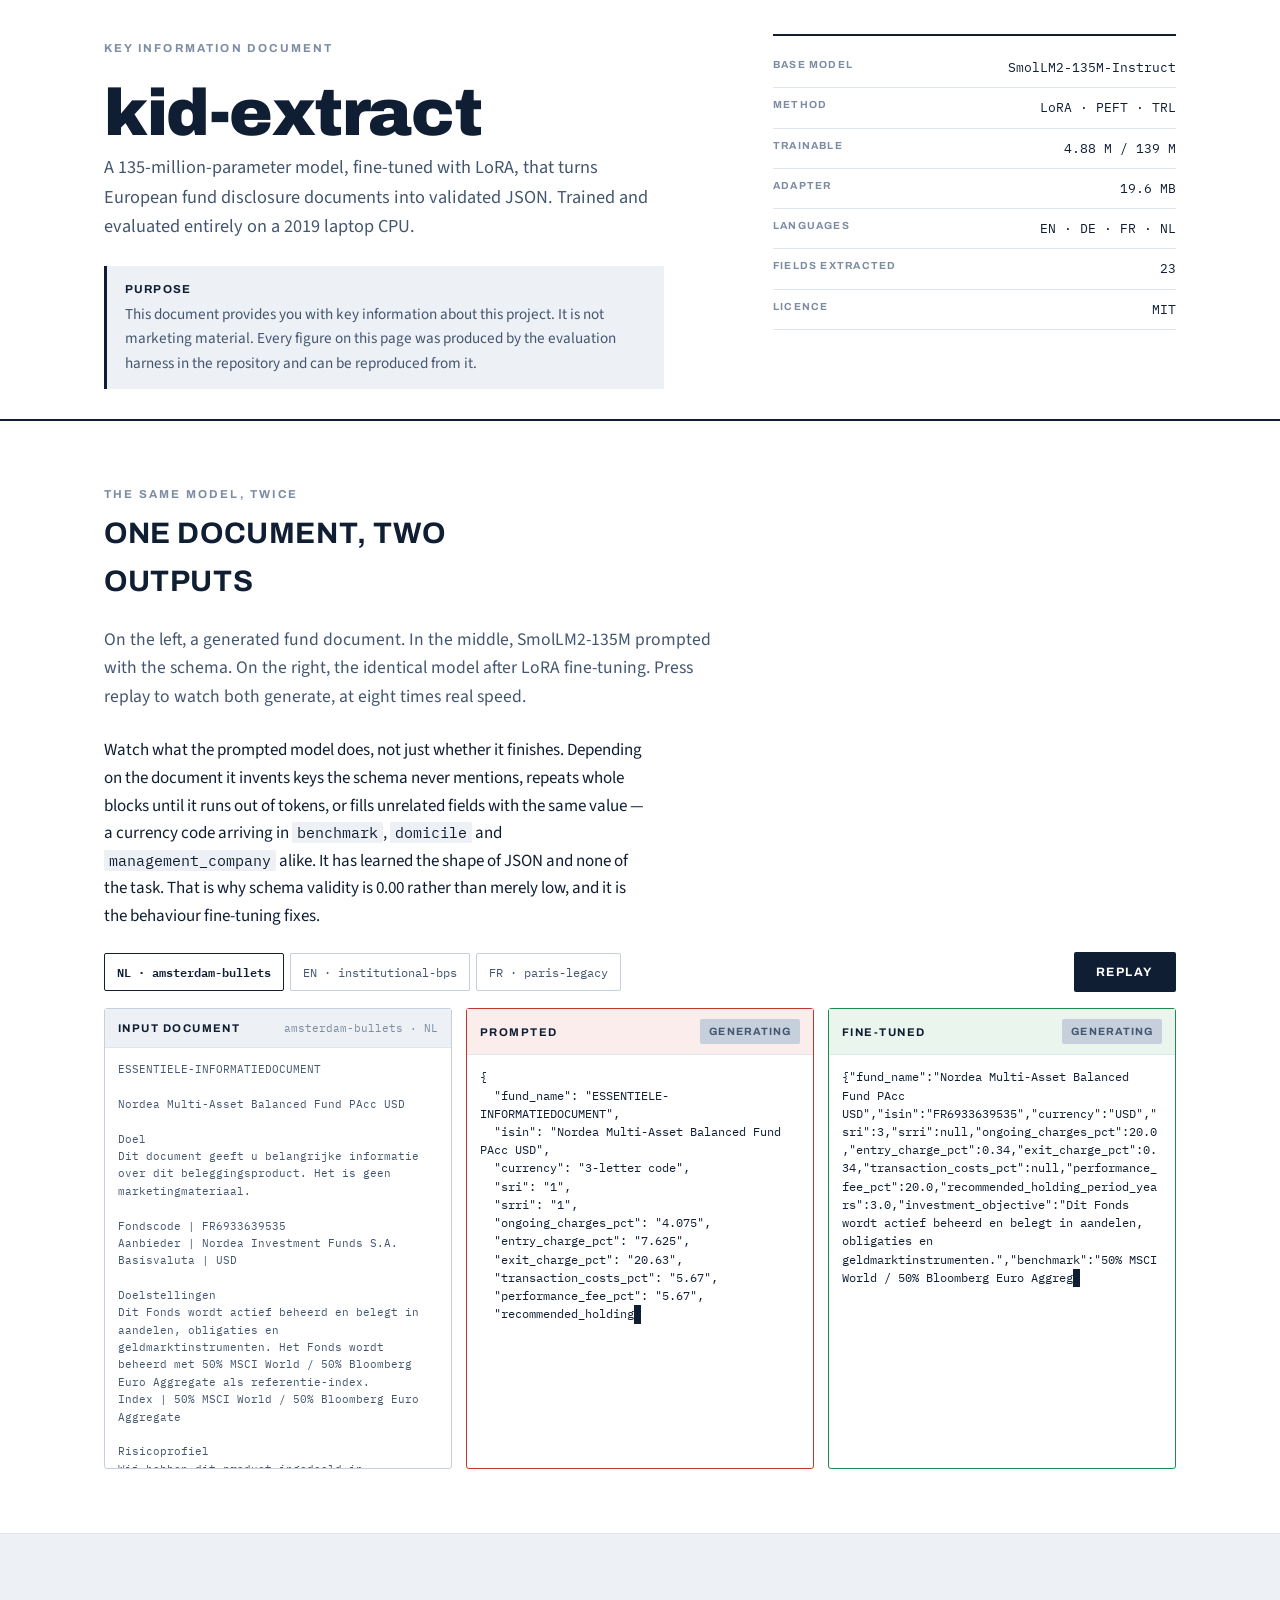
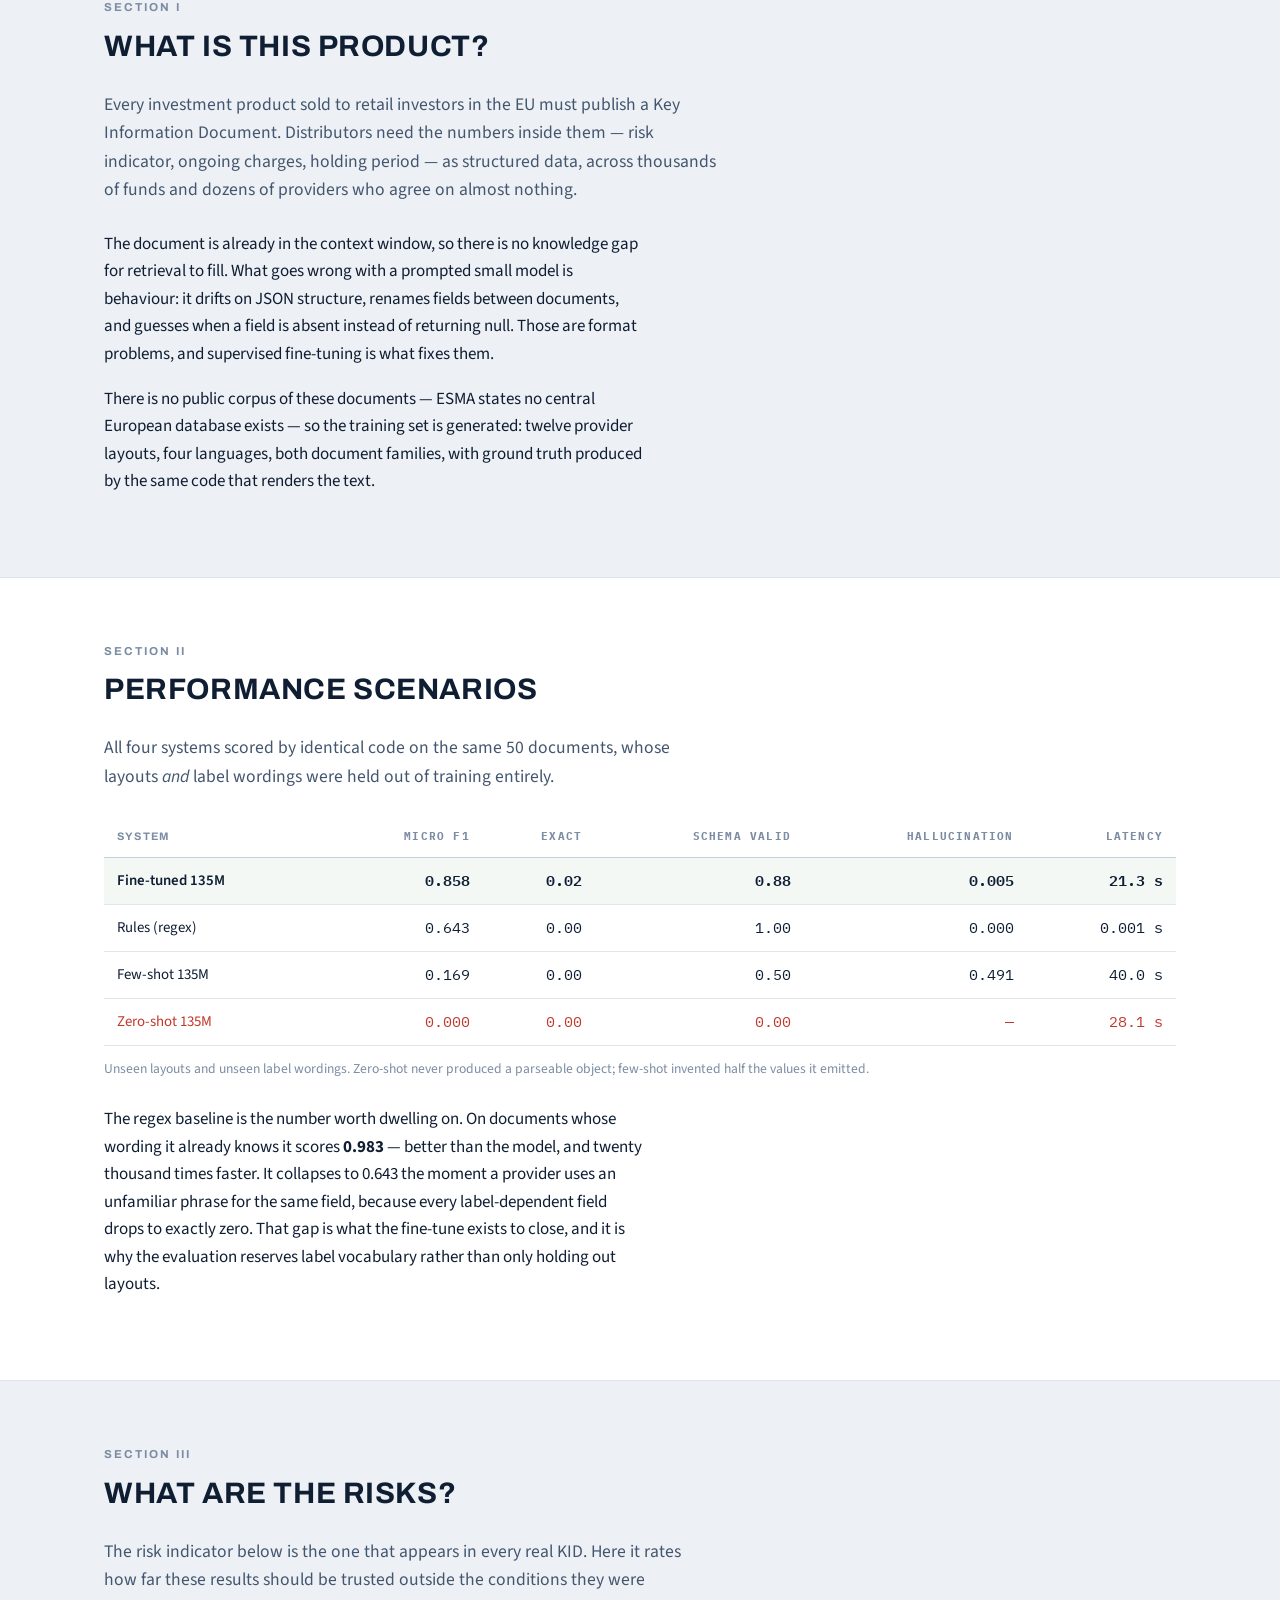
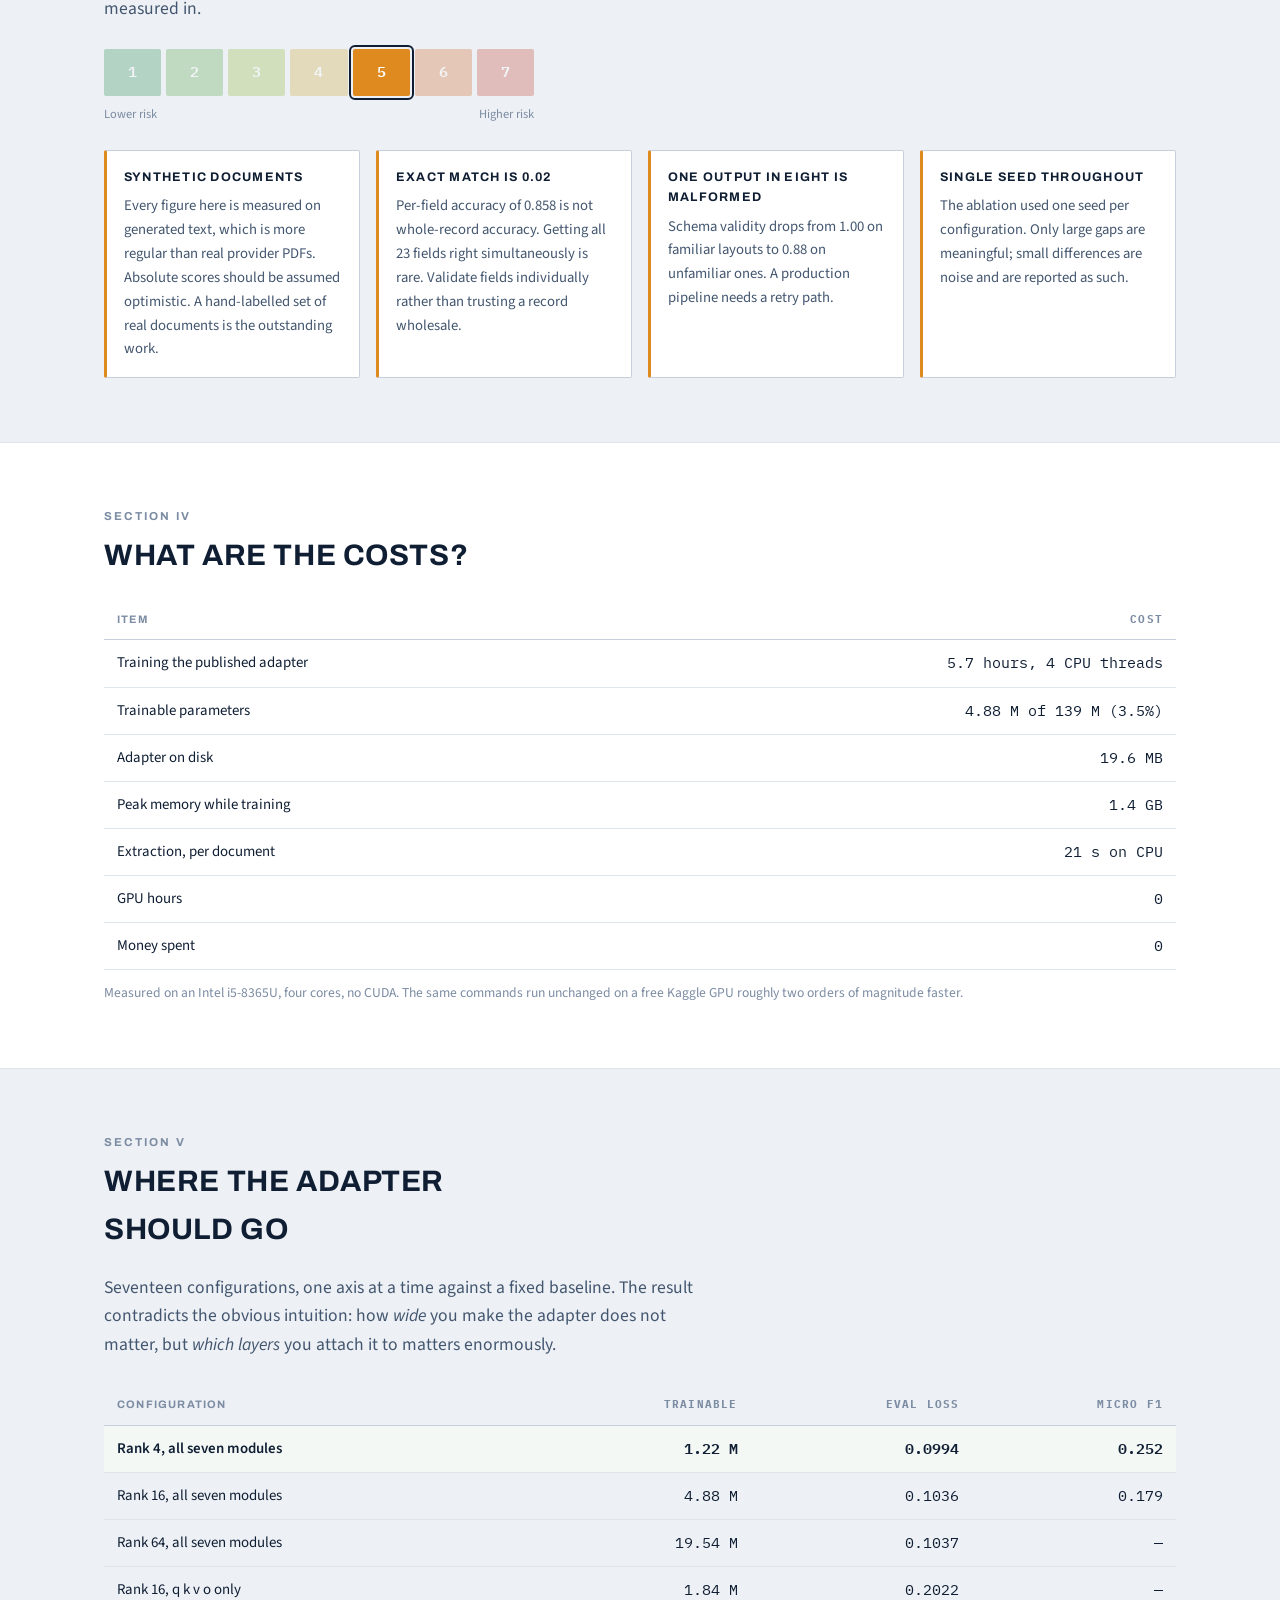
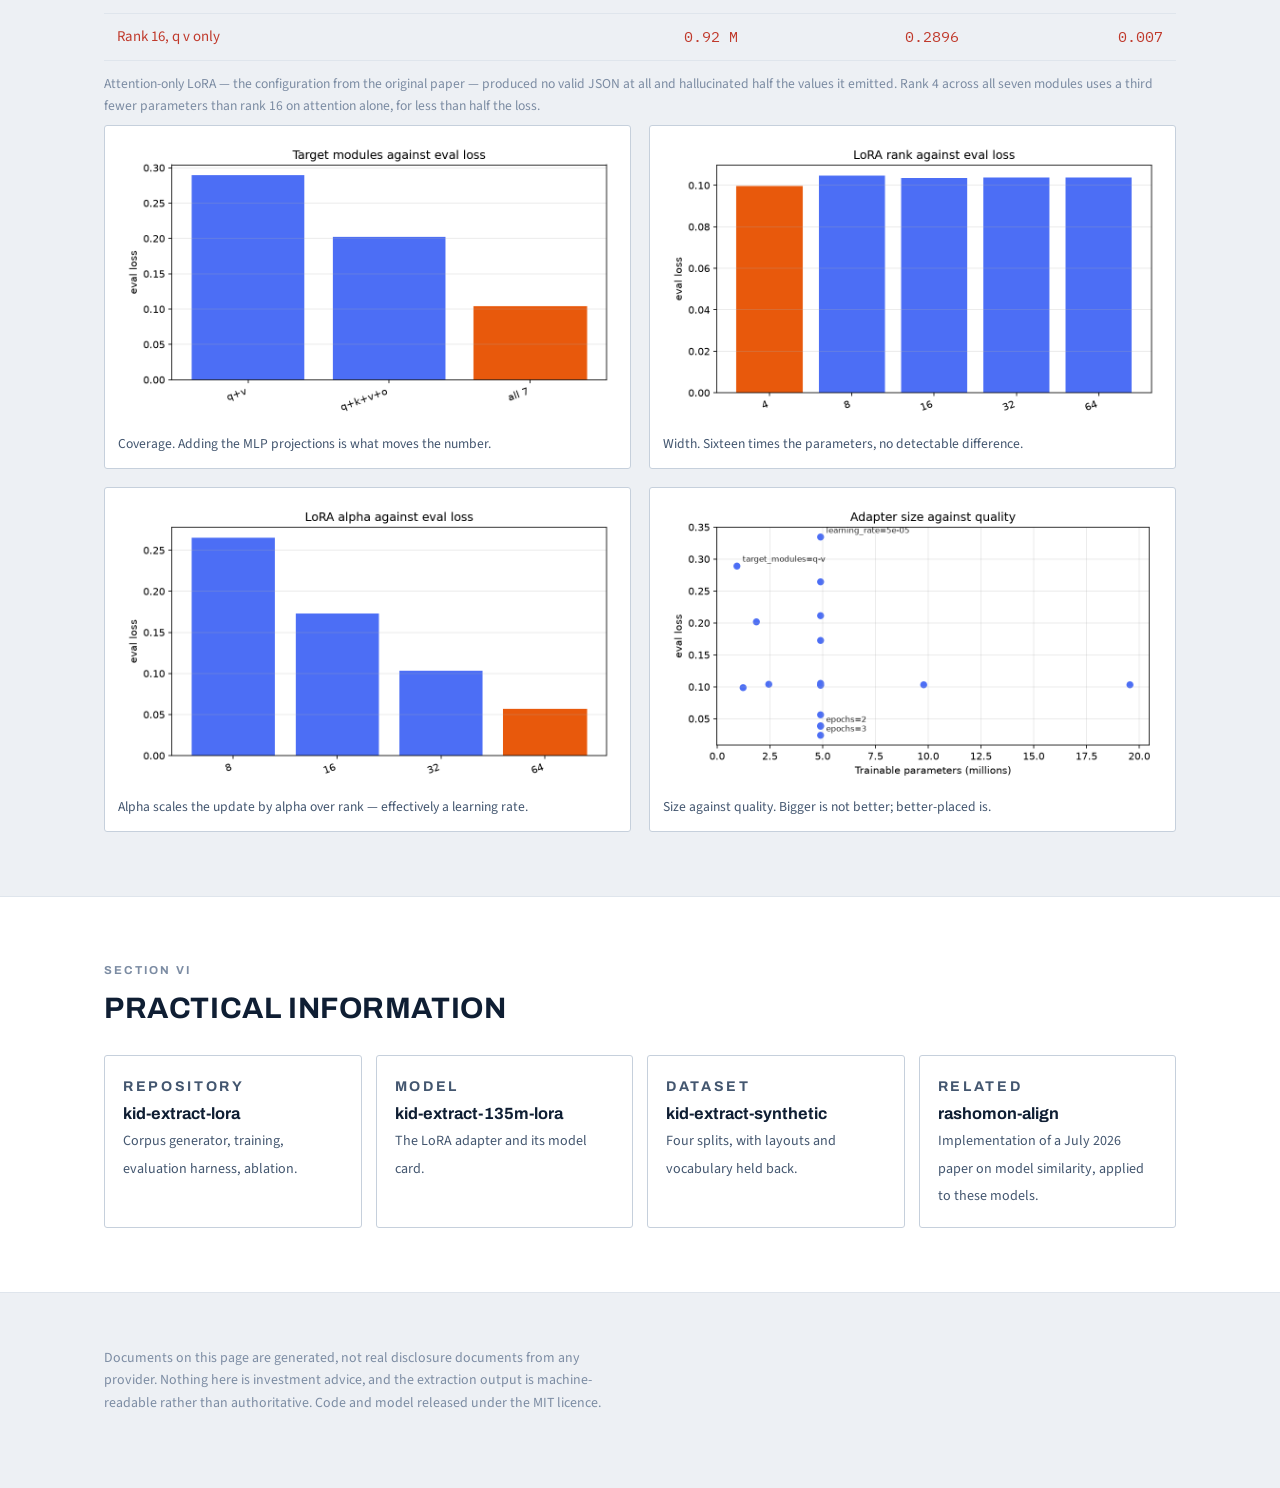
==== commit ef557f40: "Add favicon and link preview card" ====
--- a/docs/index.html
+++ b/docs/index.html
@@ -5,6 +5,13 @@
 <meta name="viewport" content="width=device-width, initial-scale=1">
 <title>kid-extract — Key Information Document</title>
 <meta name="description" content="A 135M model fine-tuned with LoRA to extract structured JSON from European fund disclosure documents. Trained and evaluated entirely on a laptop CPU.">
+<link rel="icon" href="favicon.svg" type="image/svg+xml">
+<meta property="og:type" content="website">
+<meta property="og:title" content="kid-extract — fine-tuning a 135M model on a laptop CPU">
+<meta property="og:description" content="0.858 micro F1 on unseen layouts and wordings. The same model, prompted, produced no valid JSON at all.">
+<meta property="og:image" content="https://chenjigaram.github.io/kid-extract-lora/og-card.png">
+<meta property="og:url" content="https://chenjigaram.github.io/kid-extract-lora/">
+<meta name="twitter:card" content="summary_large_image">
 <link rel="preconnect" href="https://fonts.googleapis.com">
 <link rel="preconnect" href="https://fonts.gstatic.com" crossorigin>
 <link href="https://fonts.googleapis.com/css2?family=Archivo:wght@500;700;900&family=Source+Sans+3:ital,wght@0,400;0,600;1,400&family=IBM+Plex+Mono:wght@400;500;600&display=swap" rel="stylesheet">
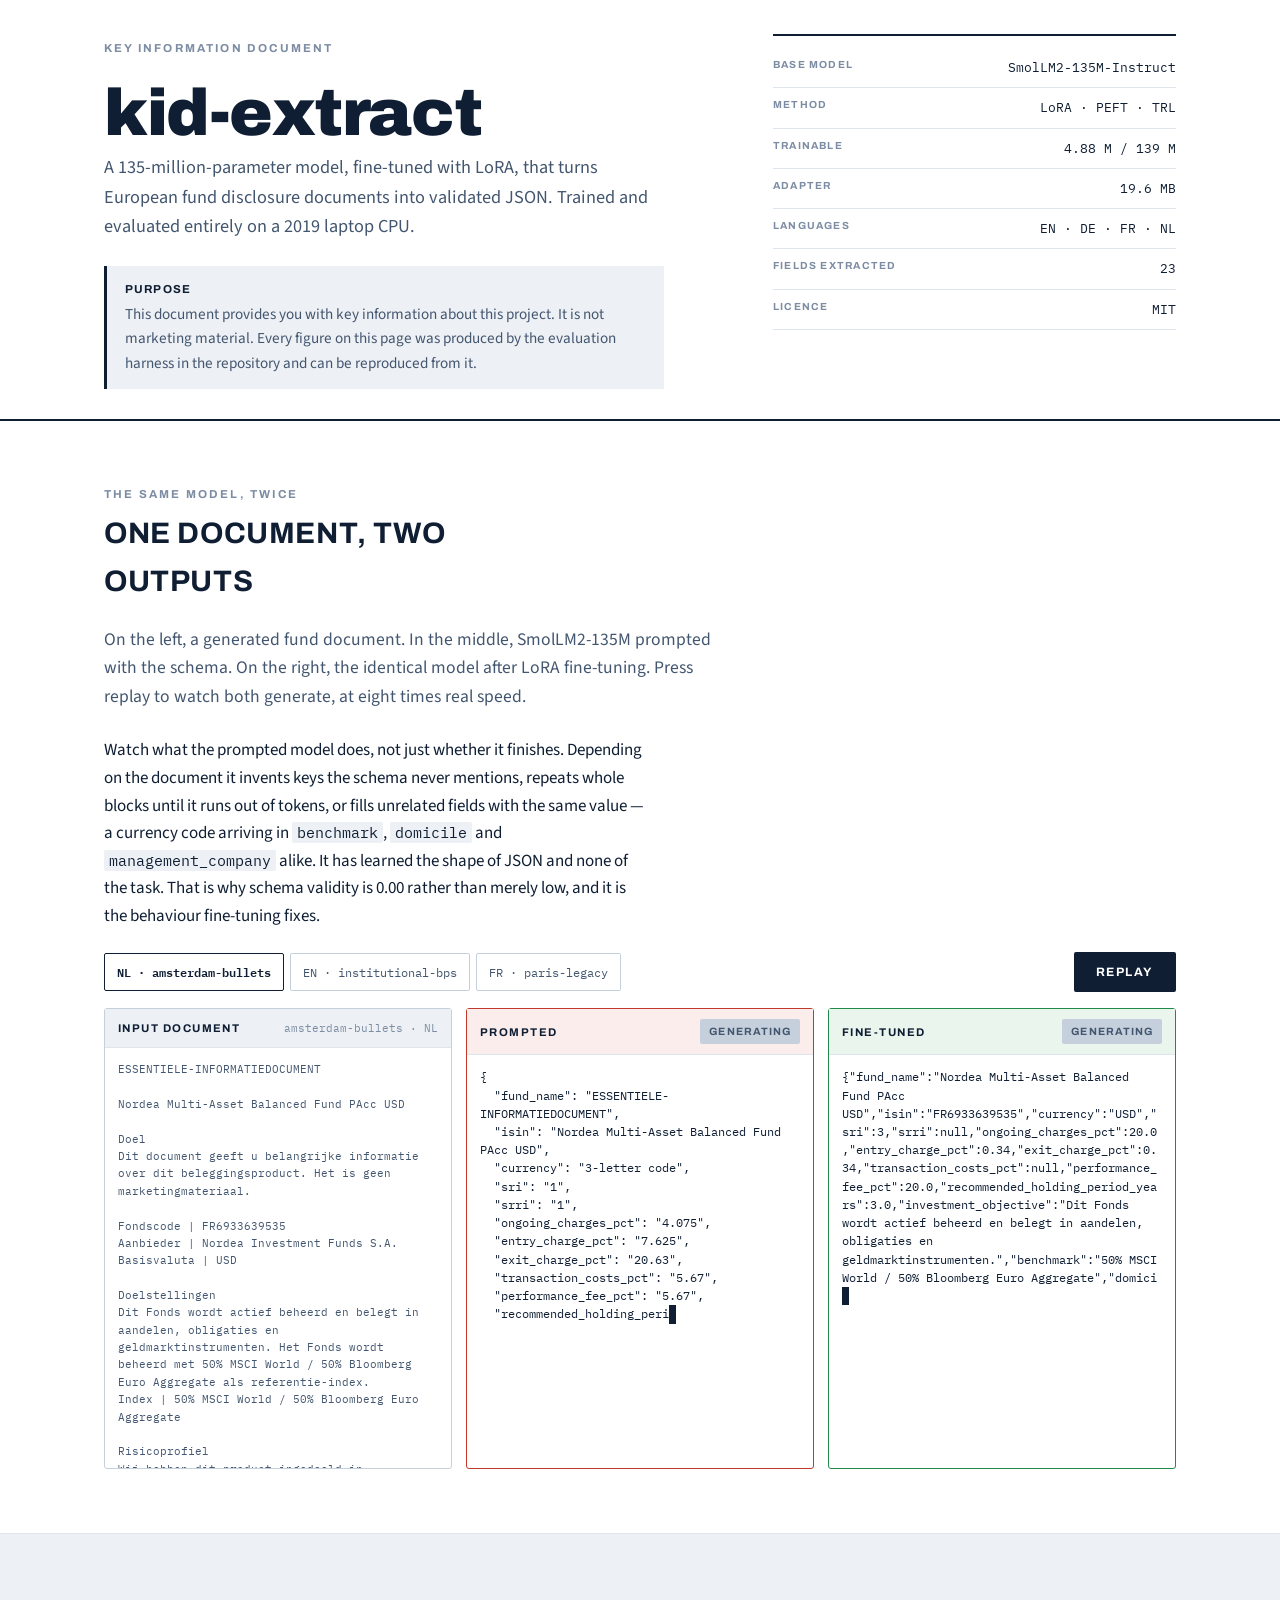
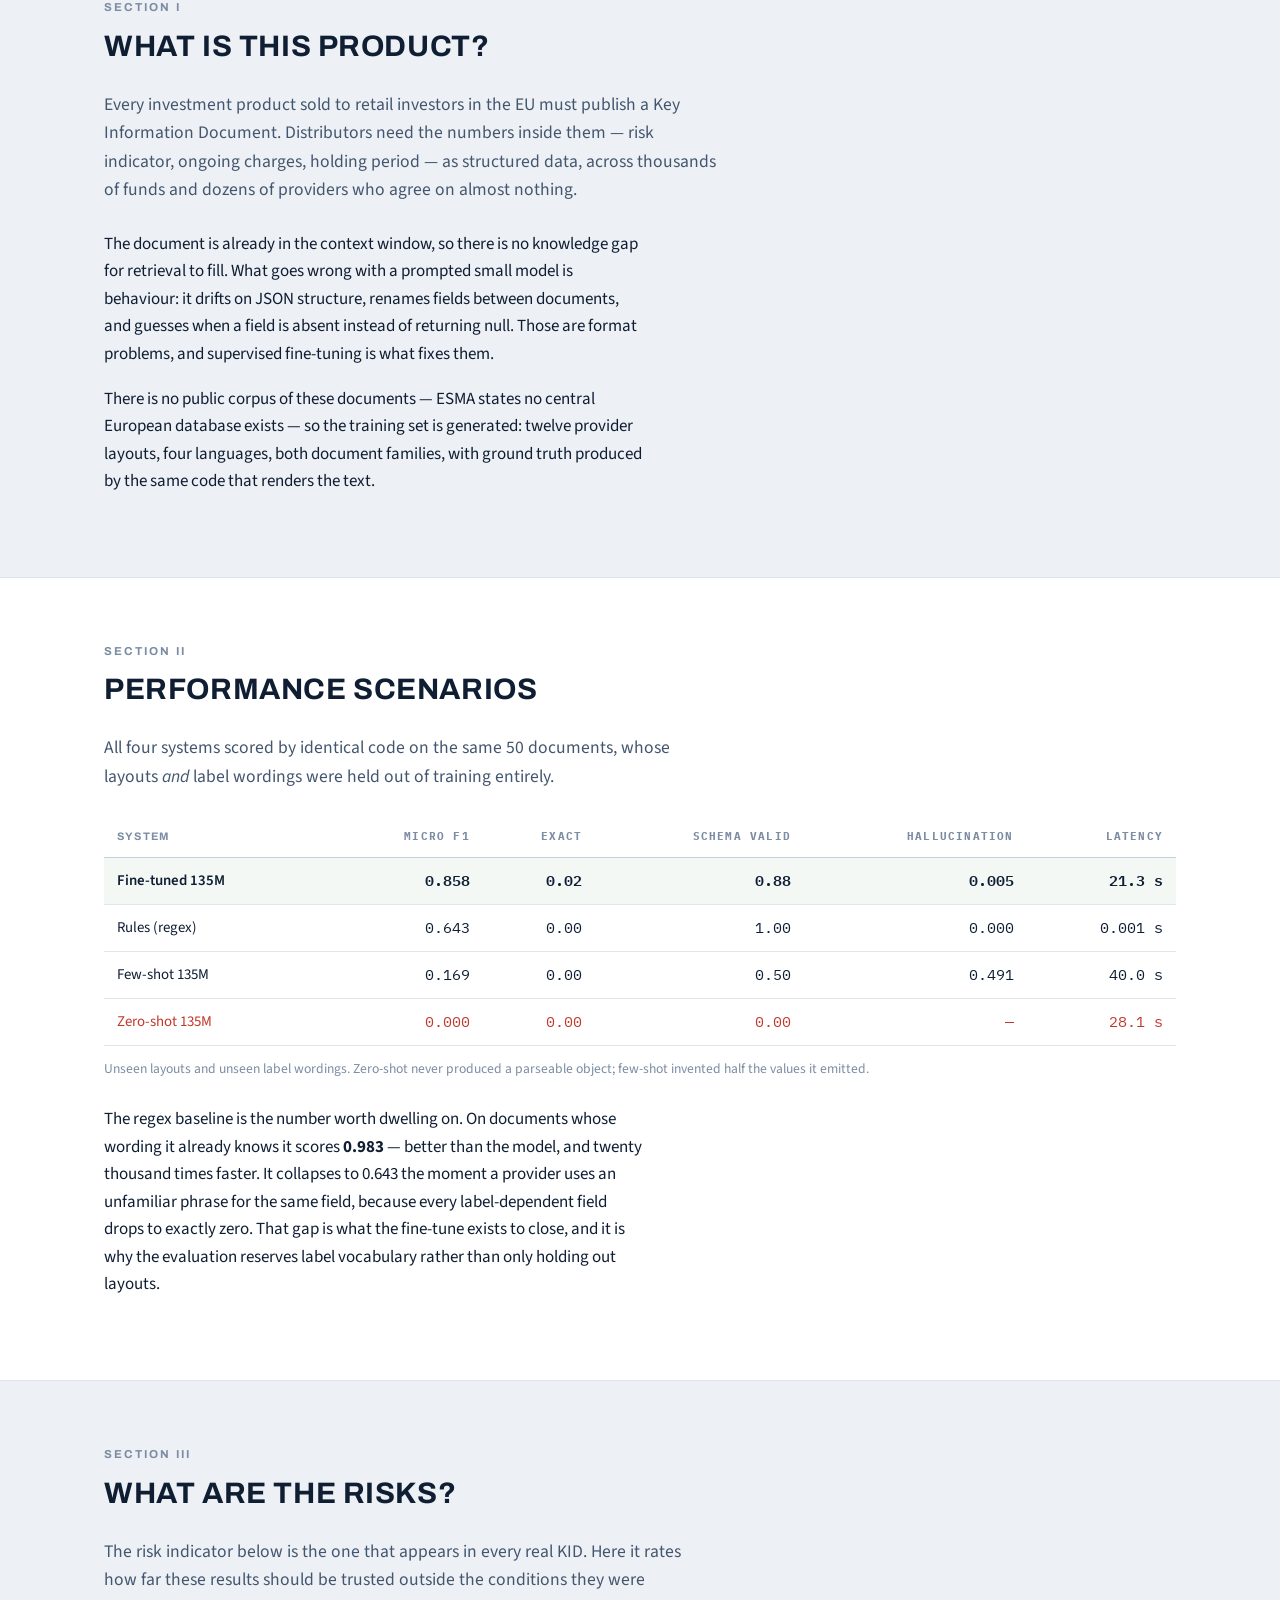
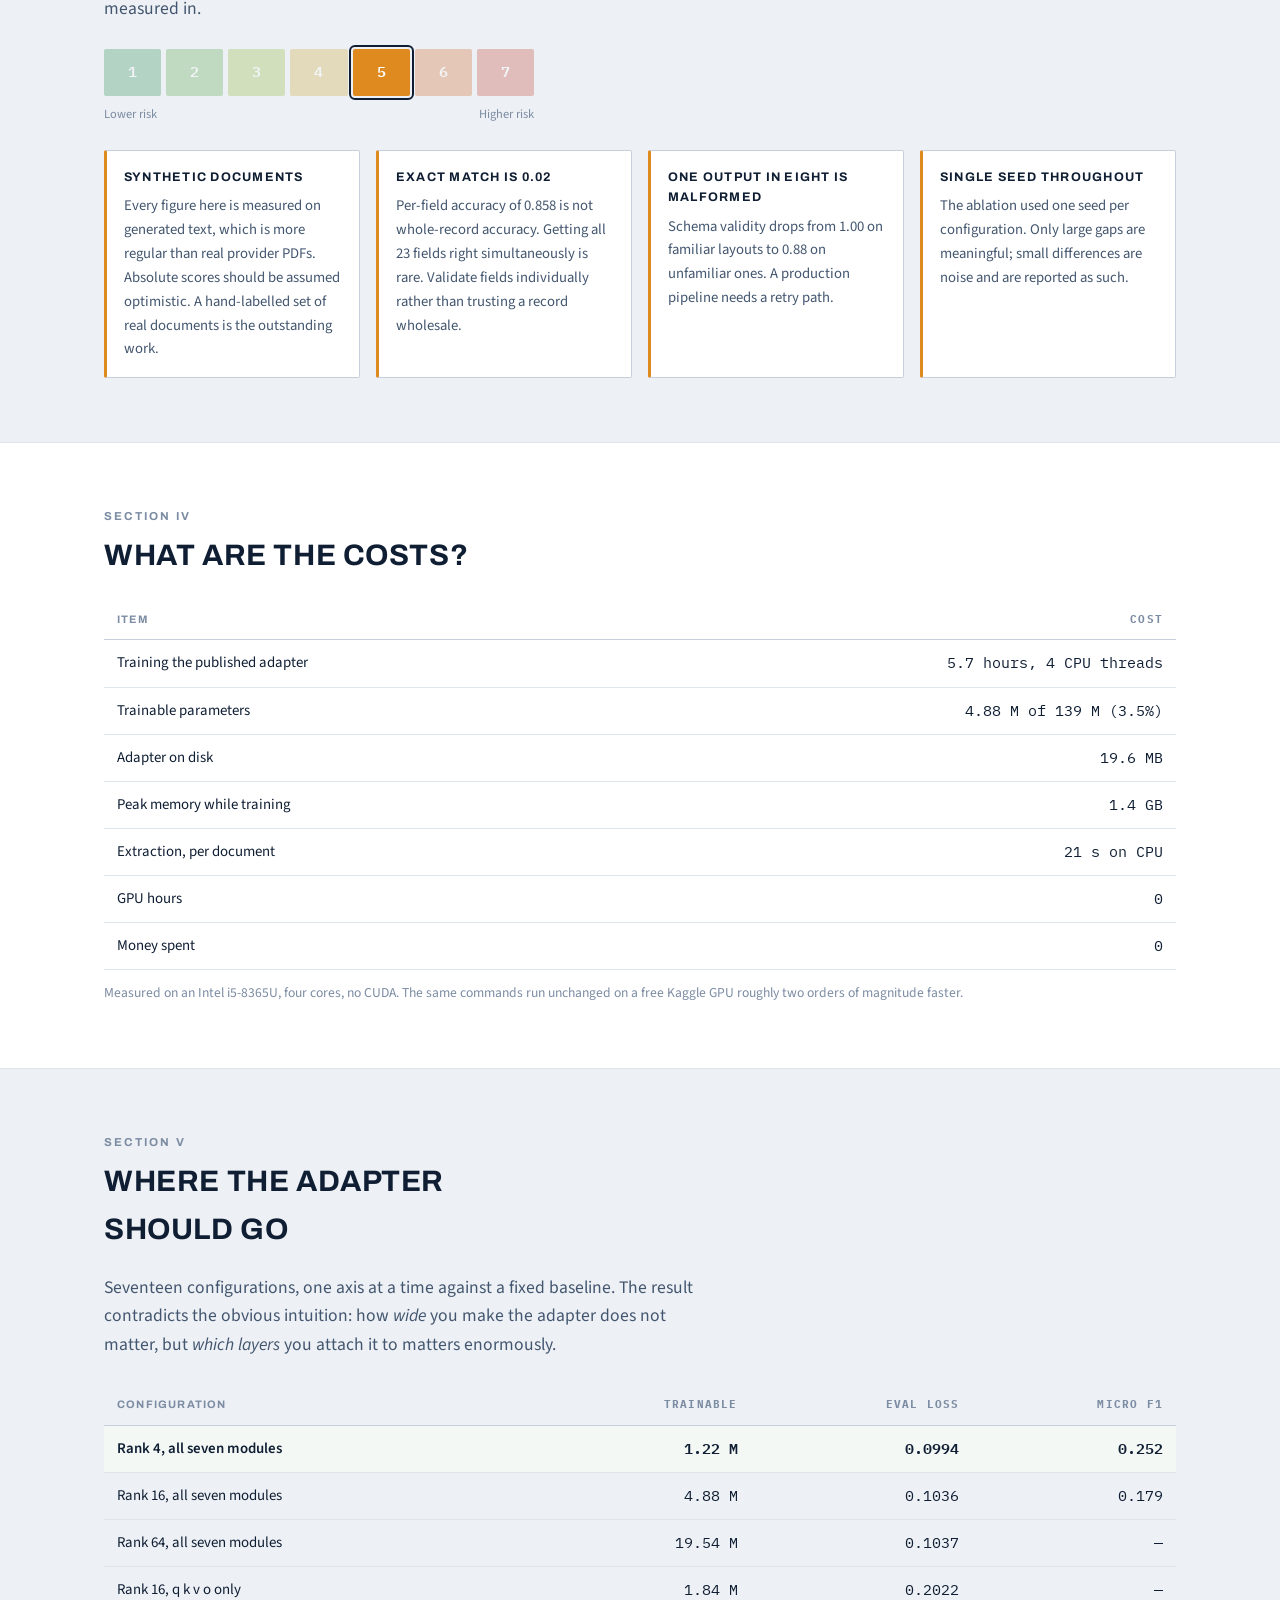
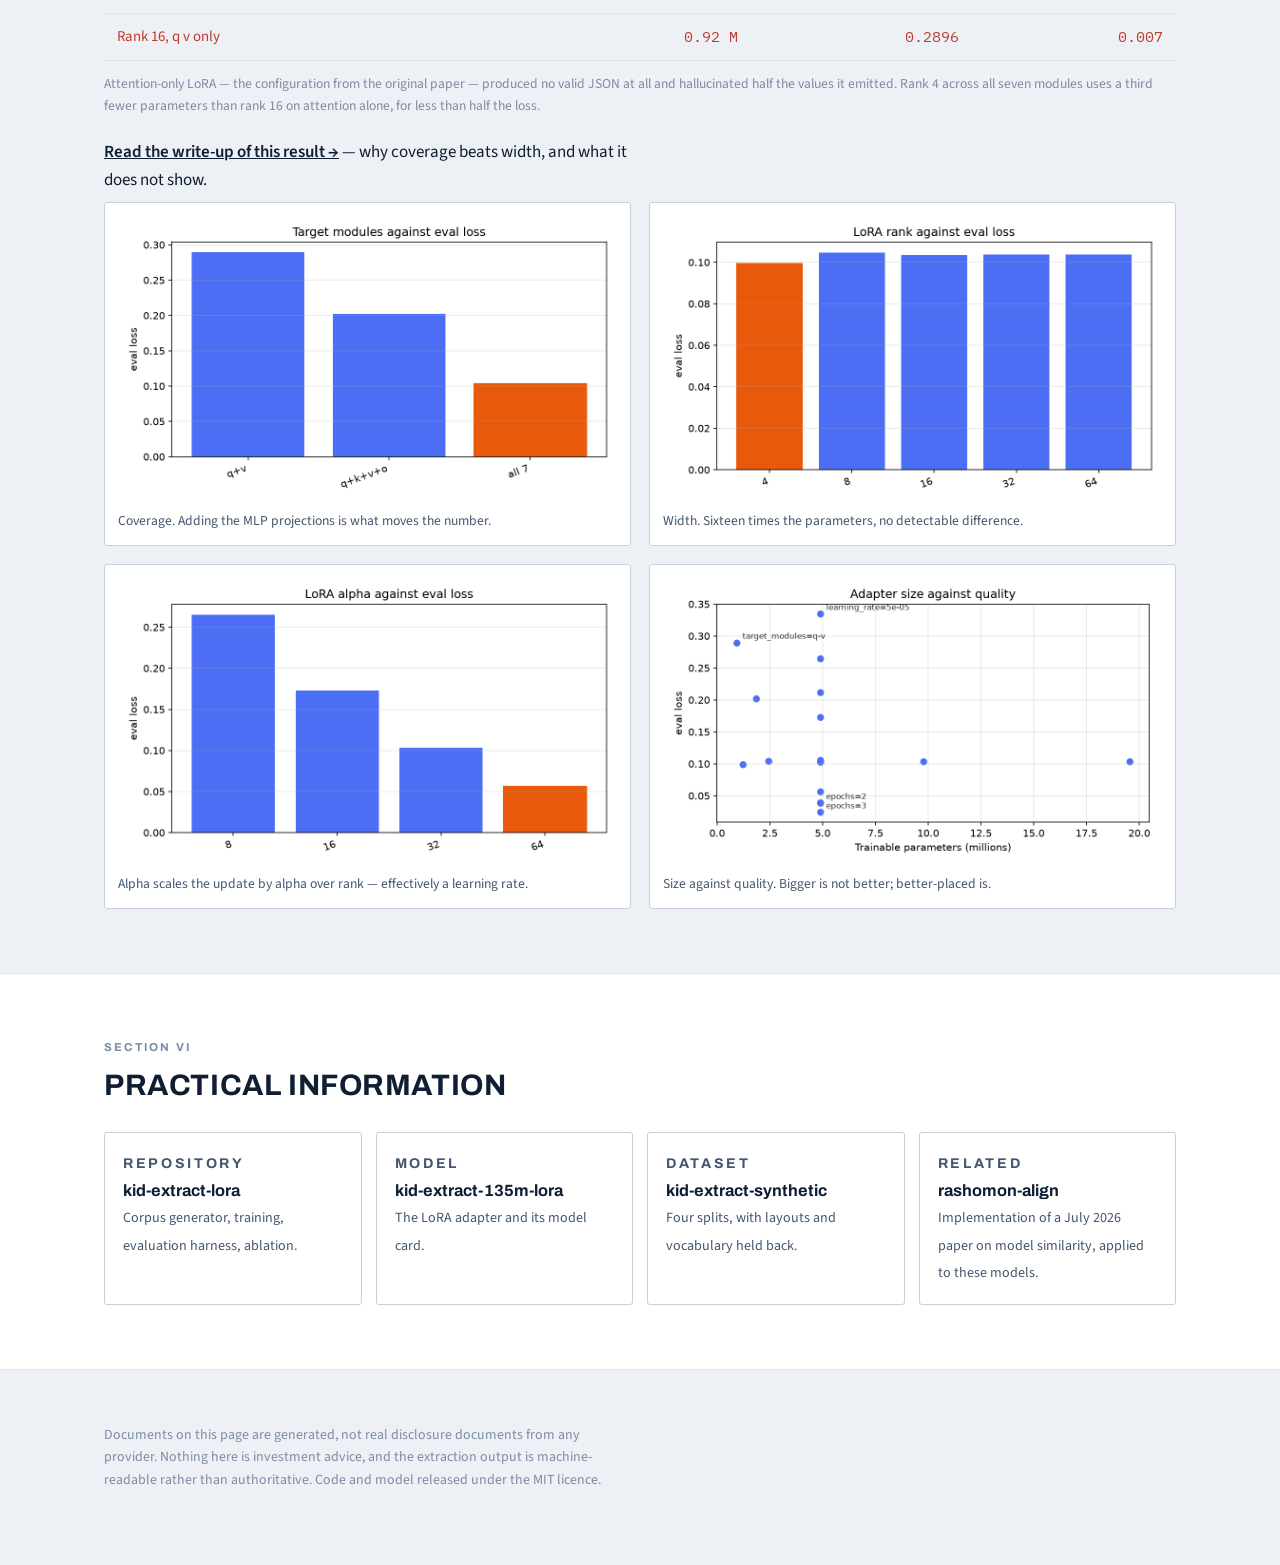
==== commit 492a93ba: "Write up the target-modules result as a post" ====
--- a/docs/index.html
+++ b/docs/index.html
@@ -337,6 +337,7 @@
         <caption>Attention-only LoRA — the configuration from the original paper — produced no valid JSON at all and hallucinated half the values it emitted. Rank 4 across all seven modules uses a third fewer parameters than rank 16 on attention alone, for less than half the loss.</caption>
       </table>
     </div>
+    <p style="margin:22px 0 4px"><a href="posts/coverage-beats-width.md" style="font-weight:600">Read the write-up of this result &rarr;</a> &mdash; why coverage beats width, and what it does not show.</p>
     <div class="charts">
       <figure><img src="figures/sweep_lora_target_modules.png" alt="Bar chart: eval loss falls sharply as more module types are adapted"><figcaption>Coverage. Adding the MLP projections is what moves the number.</figcaption></figure>
       <figure><img src="figures/sweep_lora_r.png" alt="Bar chart: eval loss is flat across LoRA ranks 4 to 64"><figcaption>Width. Sixteen times the parameters, no detectable difference.</figcaption></figure>
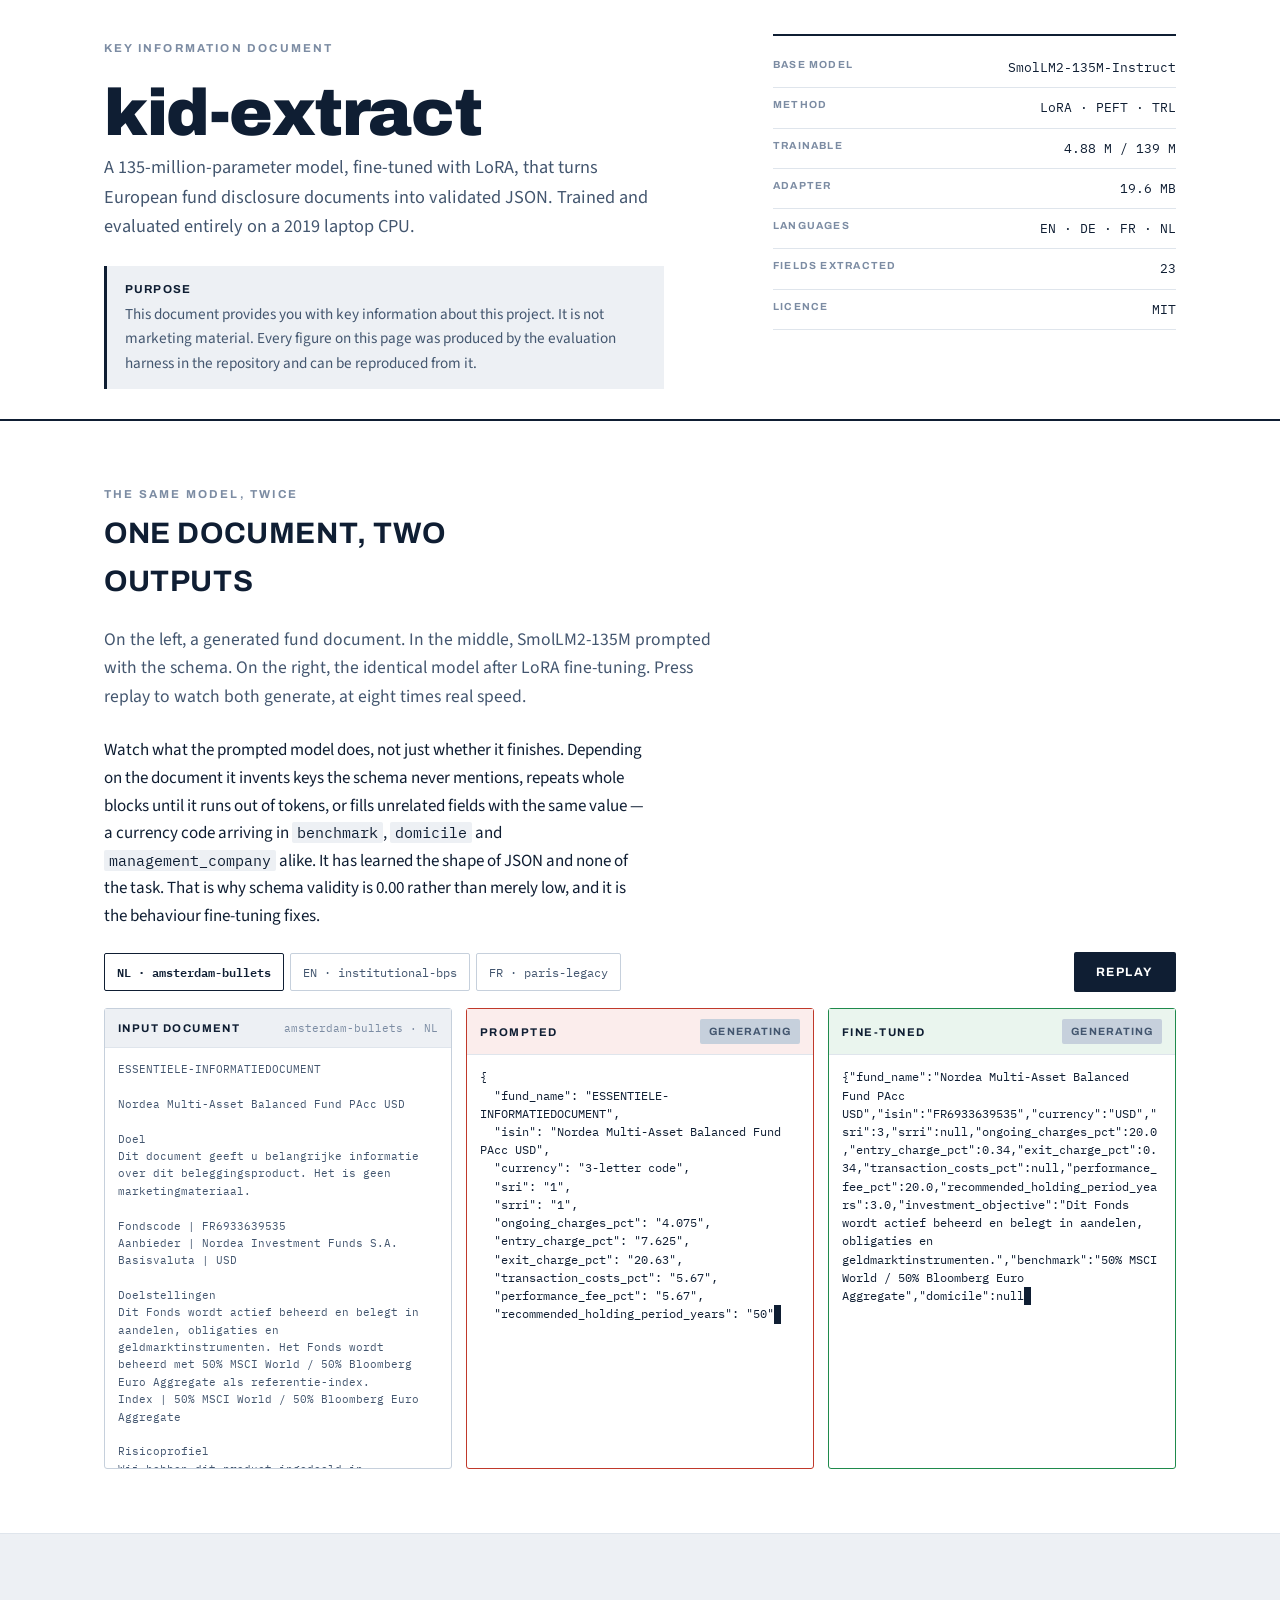
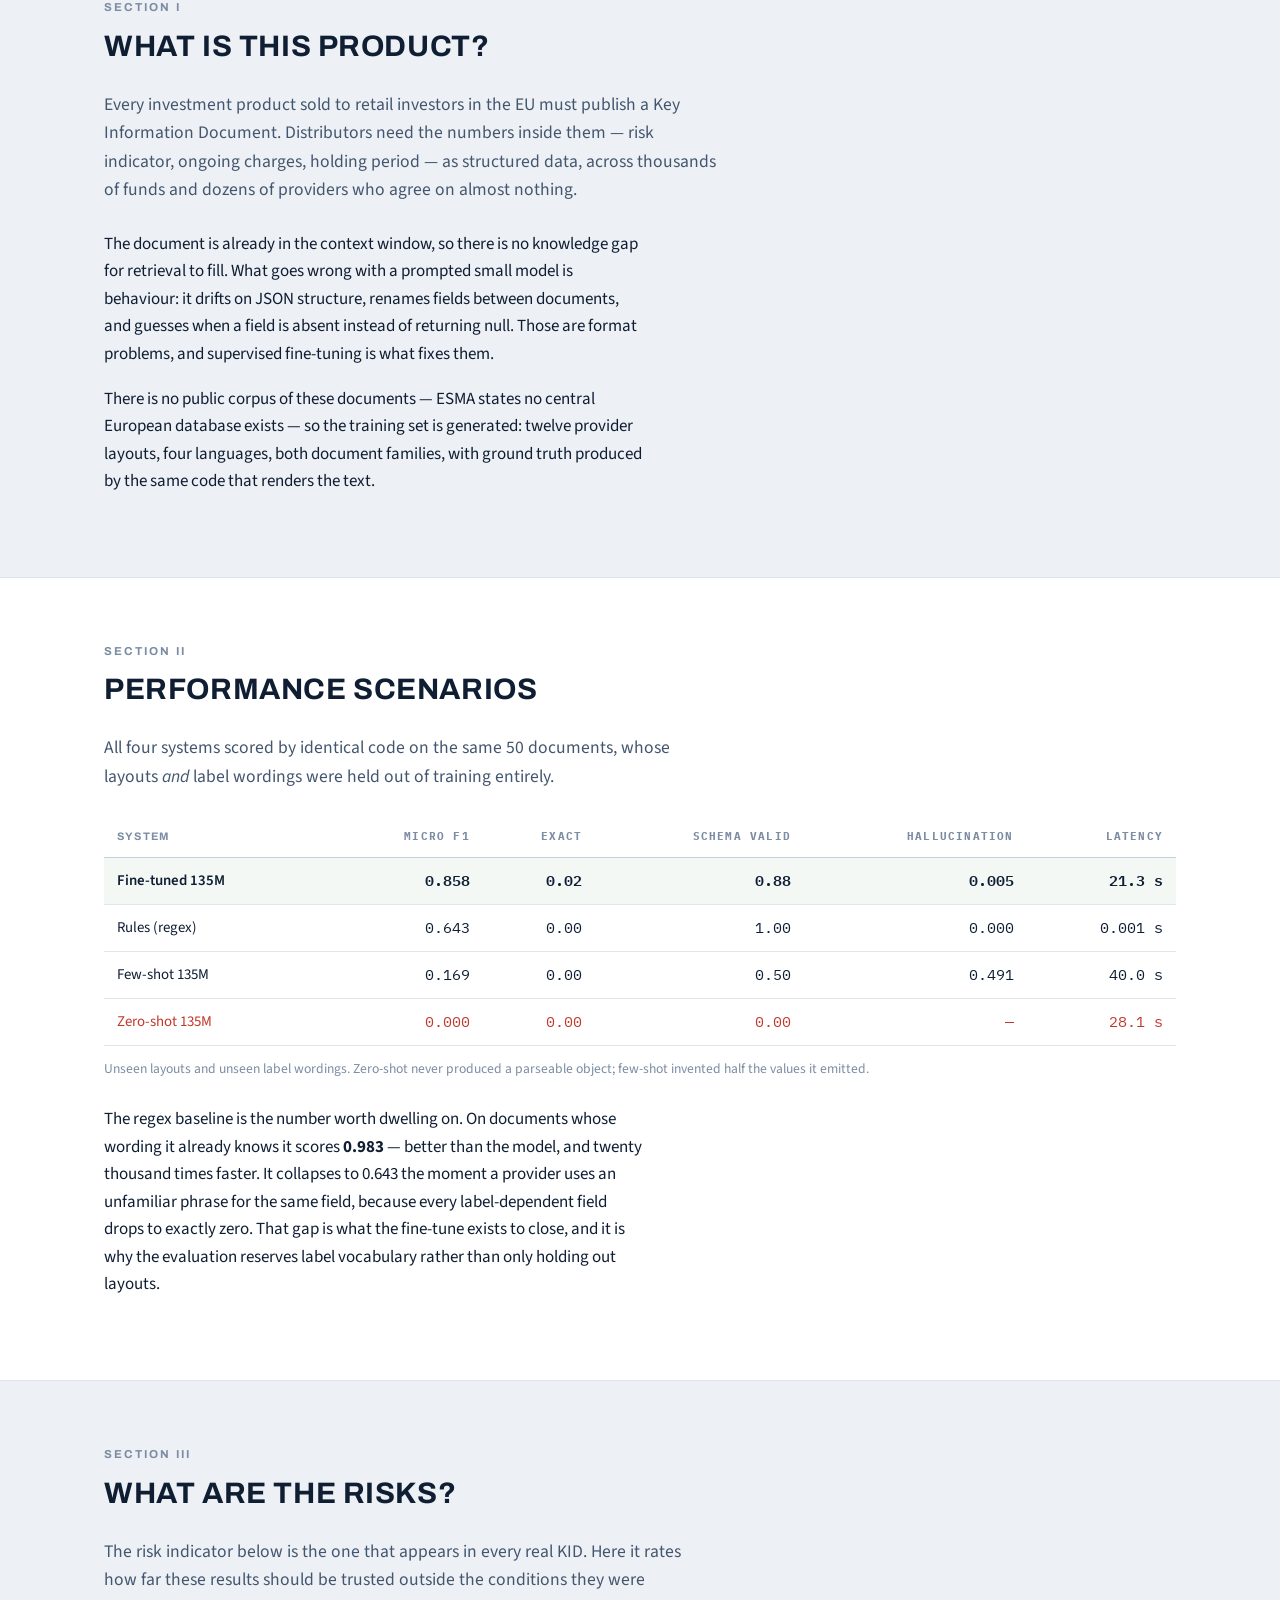
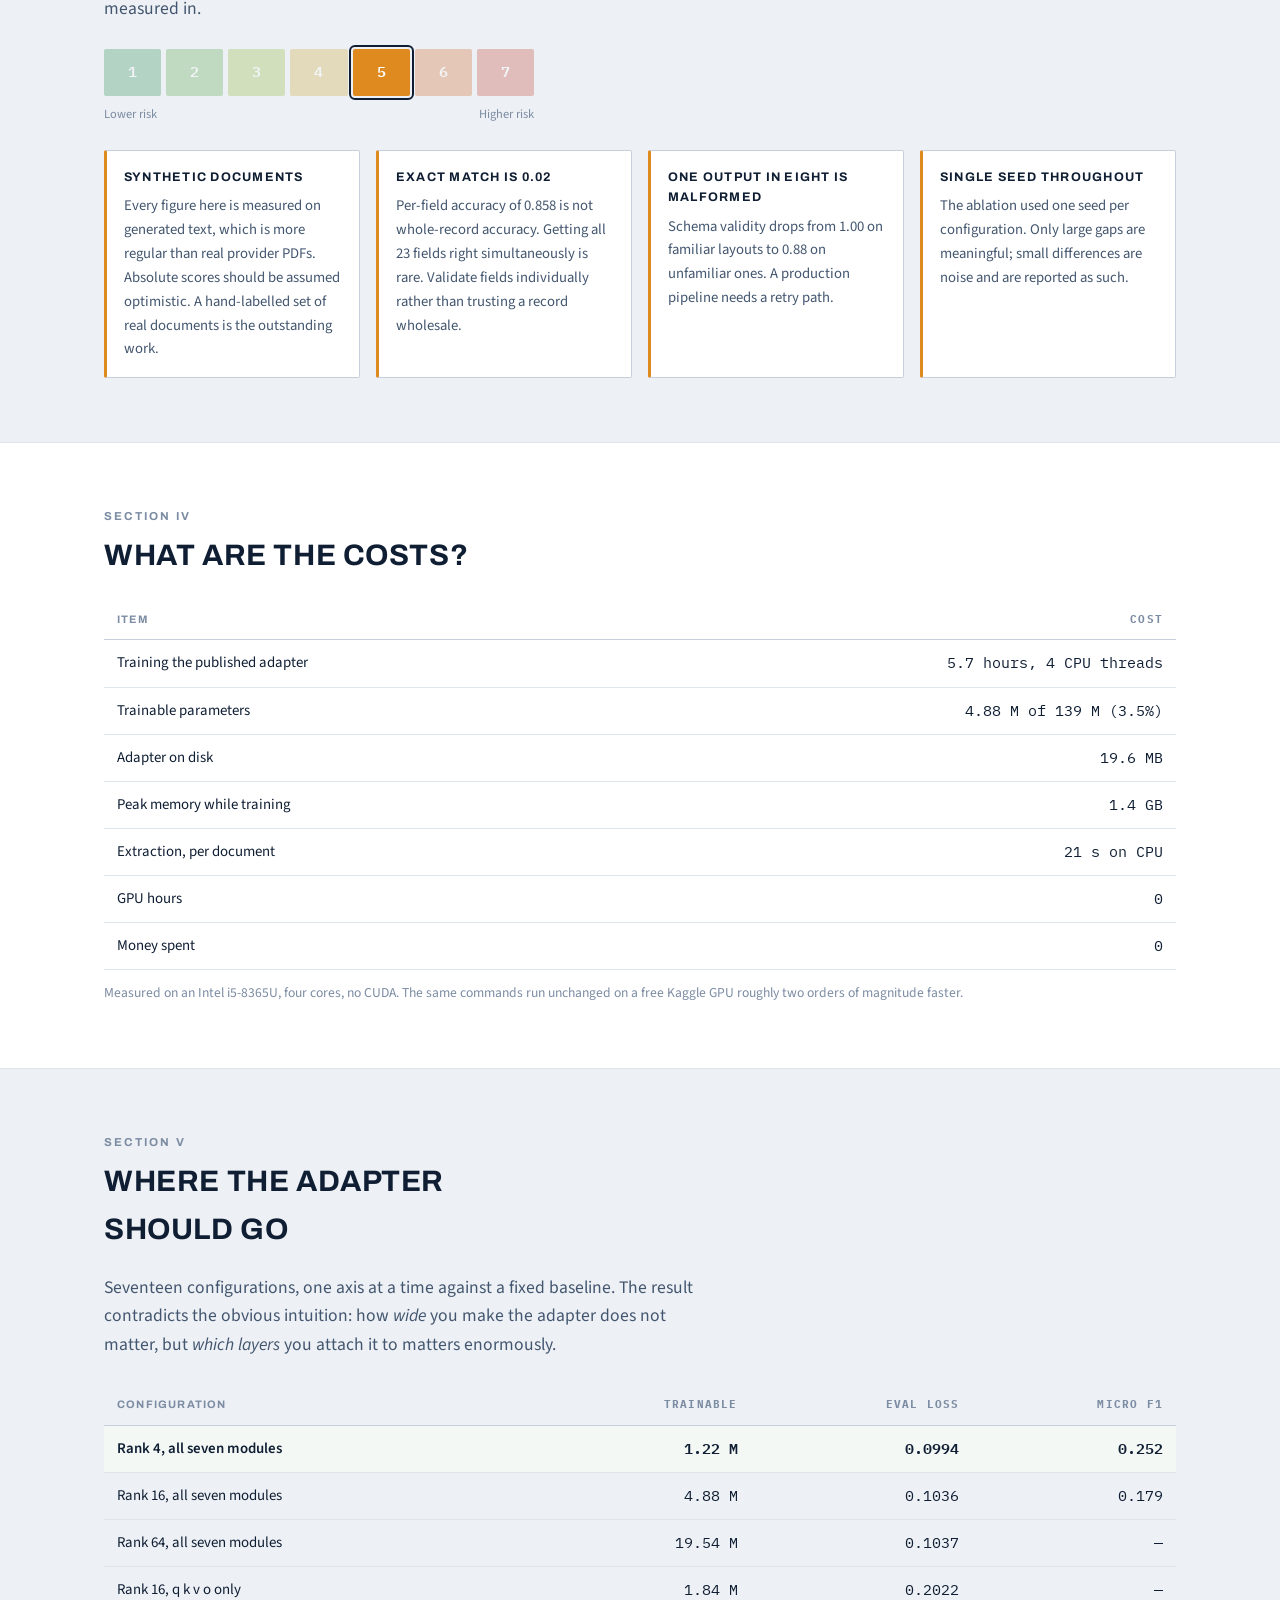
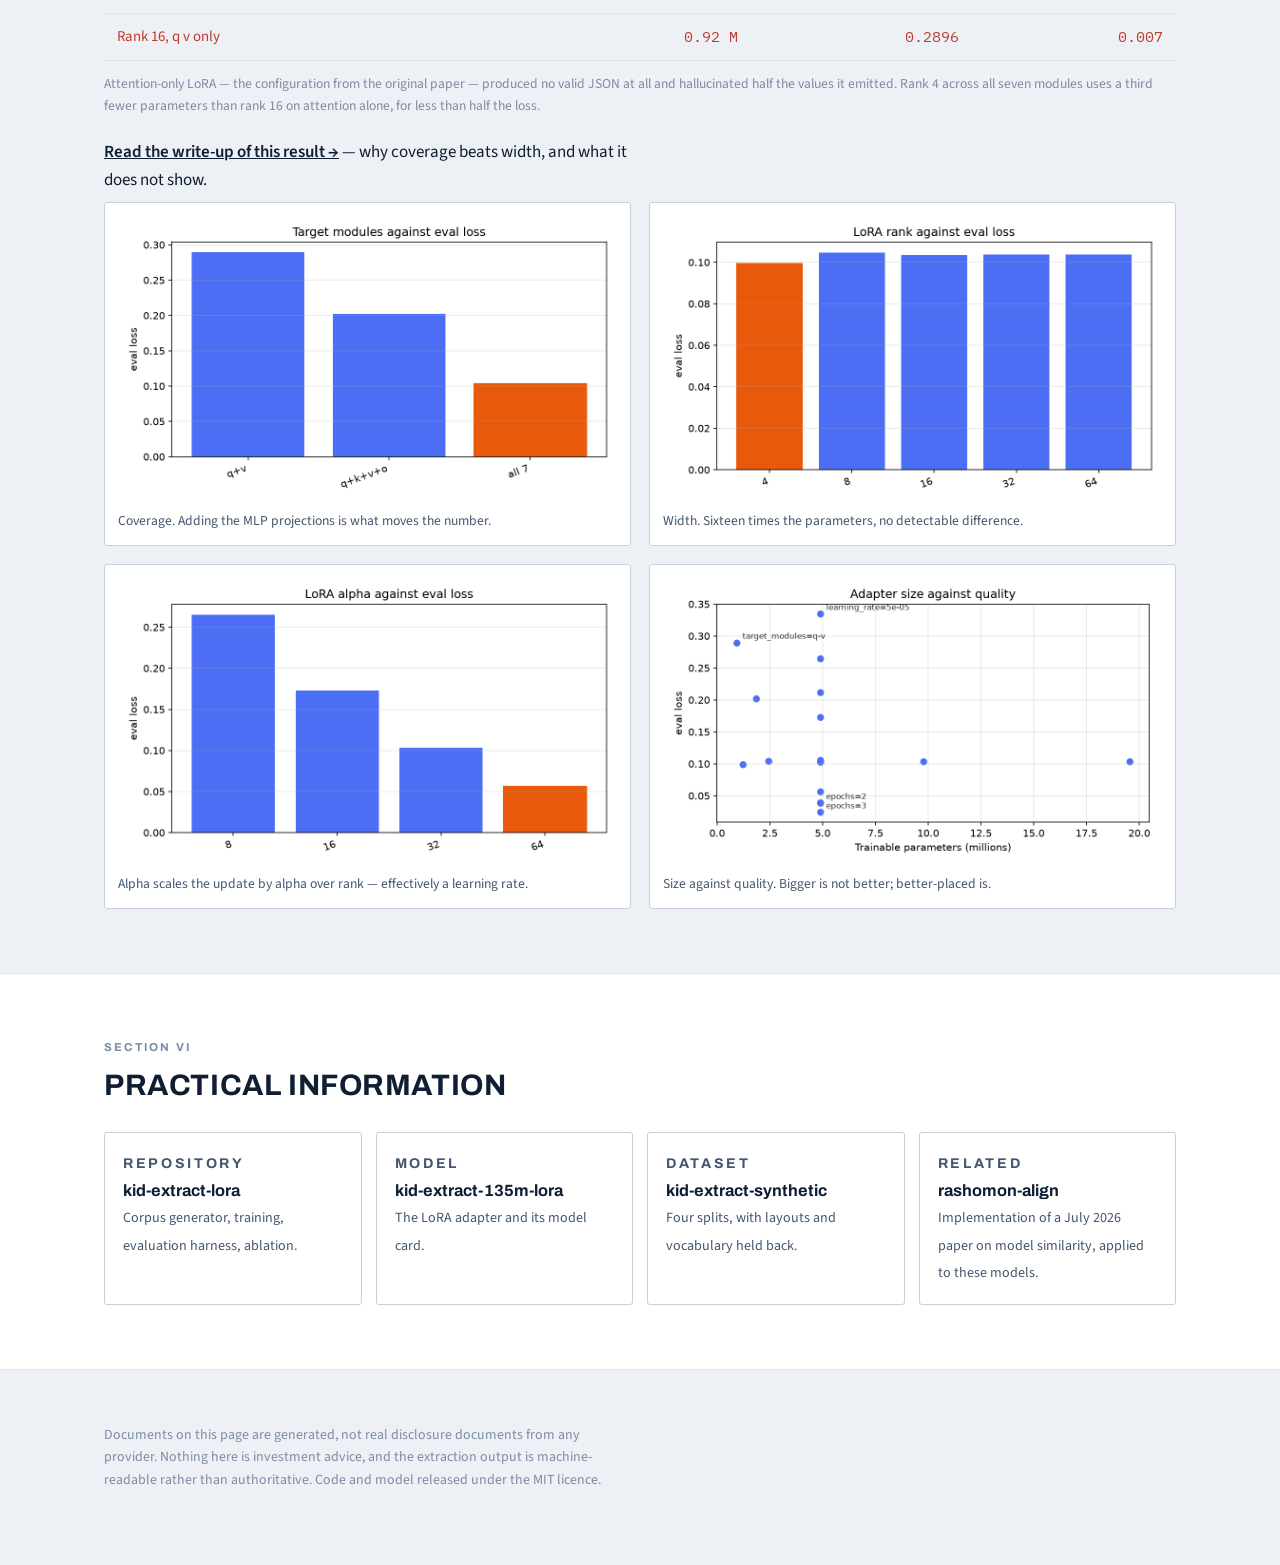
==== commit 03fd0d37: "Publish the post as a page on the site" ====
--- a/docs/index.html
+++ b/docs/index.html
@@ -15,172 +15,7 @@
 <link rel="preconnect" href="https://fonts.googleapis.com">
 <link rel="preconnect" href="https://fonts.gstatic.com" crossorigin>
 <link href="https://fonts.googleapis.com/css2?family=Archivo:wght@500;700;900&family=Source+Sans+3:ital,wght@0,400;0,600;1,400&family=IBM+Plex+Mono:wght@400;500;600&display=swap" rel="stylesheet">
-<style>
-code{font-family:"IBM Plex Mono",monospace; font-size:.88em; background:var(--paper); padding:1px 5px; border-radius:2px}
-:root{
-  --ink:#0F1E33; --ink-soft:#43566F; --ink-faint:#7C8CA3;
-  --paper:#EDF0F4; --card:#FFFFFF; --rule:#C6D0DC; --rule-soft:#DFE5EC;
-  --sri-1:#1F8A4C; --sri-2:#4FA33F; --sri-3:#8FB531; --sri-4:#C9A227;
-  --sri-5:#DE8A1F; --sri-6:#D2601F; --sri-7:#C0392B;
-  --ok:#1F8A4C; --warn:#DE8A1F; --bad:#C0392B;
-  --shadow:0 1px 2px rgba(15,30,51,.06), 0 8px 24px rgba(15,30,51,.06);
-  --wrap:1120px;
-}
-*{box-sizing:border-box}
-html{-webkit-text-size-adjust:100%}
-body{
-  margin:0; background:var(--paper); color:var(--ink);
-  font-family:"Source Sans 3",system-ui,sans-serif; font-size:17px; line-height:1.62;
-}
-.wrap{max-width:var(--wrap); margin:0 auto; padding:0 24px}
-a{color:inherit}
-a:focus-visible,button:focus-visible{outline:3px solid var(--sri-4); outline-offset:3px}
-
-.eyebrow{
-  font-family:Archivo,sans-serif; font-weight:700; font-size:.72rem;
-  letter-spacing:.19em; text-transform:uppercase; color:var(--ink-faint);
-}
-
-/* masthead */
-.masthead{border-bottom:2px solid var(--ink); background:var(--card)}
-.masthead .wrap{padding-top:34px; padding-bottom:30px}
-.masthead__grid{display:grid; grid-template-columns:minmax(0,1.55fr) minmax(0,1fr); gap:44px; align-items:start}
-.ident{border-top:2px solid var(--ink); padding-top:12px}
-.ident dl{margin:0; display:grid; grid-template-columns:auto 1fr; gap:0}
-.ident dt{
-  font-family:Archivo,sans-serif; font-weight:700; font-size:.64rem; letter-spacing:.12em;
-  text-transform:uppercase; color:var(--ink-faint); padding:9px 18px 9px 0;
-  border-bottom:1px solid var(--rule-soft); white-space:nowrap;
-}
-.ident dd{
-  margin:0; font-family:"IBM Plex Mono",monospace; font-size:.82rem; text-align:right;
-  padding:9px 0; border-bottom:1px solid var(--rule-soft);
-}
-@media (max-width:860px){ .masthead__grid{grid-template-columns:1fr; gap:28px} .ident dd{text-align:left} }
-.masthead h1{
-  font-family:Archivo,sans-serif; font-weight:900; font-size:clamp(2.4rem,6vw,4.1rem);
-  letter-spacing:-.022em; line-height:1.02; margin:.28em 0 .1em;
-}
-.masthead .sub{font-size:1.14rem; color:var(--ink-soft); max-width:62ch; margin:0}
-.purpose{
-  margin-top:24px; padding:14px 18px; border-left:3px solid var(--ink);
-  background:var(--paper); font-size:.95rem; color:var(--ink-soft); max-width:70ch;
-}
-.purpose strong{font-family:Archivo,sans-serif; letter-spacing:.1em; text-transform:uppercase; font-size:.72rem; display:block; color:var(--ink); margin-bottom:3px}
-
-/* sections */
-.band{padding:64px 0; border-bottom:1px solid var(--rule-soft)}
-.band--card{background:var(--card)}
-.band > .wrap > .eyebrow{display:block; margin-bottom:6px}
-.band h2{
-  font-family:Archivo,sans-serif; font-weight:700; font-size:clamp(1.35rem,2.6vw,1.85rem);
-  letter-spacing:.02em; text-transform:uppercase; margin:0 0 20px; max-width:26ch;
-}
-.lede{font-size:1.1rem; color:var(--ink-soft); max-width:68ch; margin:0 0 26px}
-.band p{max-width:68ch}
-
-/* replay */
-.replay-head{display:flex; flex-wrap:wrap; gap:14px; align-items:center; justify-content:space-between; margin-bottom:16px}
-.btn{
-  font-family:Archivo,sans-serif; font-weight:700; font-size:.76rem; letter-spacing:.13em;
-  text-transform:uppercase; padding:11px 20px; border:2px solid var(--ink);
-  background:var(--ink); color:var(--card); cursor:pointer; border-radius:2px;
-}
-.btn:hover{background:transparent; color:var(--ink)}
-.picker{display:flex; gap:6px; flex-wrap:wrap}
-.picker button{
-  font-family:"IBM Plex Mono",monospace; font-size:.76rem; padding:8px 12px;
-  border:1px solid var(--rule); background:var(--card); color:var(--ink-soft);
-  cursor:pointer; border-radius:2px;
-}
-.picker button[aria-pressed="true"]{border-color:var(--ink); color:var(--ink); font-weight:600}
-
-.panes{display:grid; grid-template-columns:1fr 1fr 1fr; gap:14px}
-.pane{background:var(--card); border:1px solid var(--rule); border-radius:3px; display:flex; flex-direction:column; min-height:420px}
-.pane__bar{
-  display:flex; align-items:center; justify-content:space-between; gap:8px;
-  padding:10px 13px; border-bottom:1px solid var(--rule-soft); background:var(--paper);
-}
-.pane__title{font-family:Archivo,sans-serif; font-weight:700; font-size:.7rem; letter-spacing:.13em; text-transform:uppercase}
-.pane__meta{font-family:"IBM Plex Mono",monospace; font-size:.7rem; color:var(--ink-faint)}
-.pane__body{
-  flex:1; padding:13px; overflow:auto; max-height:420px;
-  font-family:"IBM Plex Mono",monospace; font-size:.735rem; line-height:1.55;
-  white-space:pre-wrap; word-break:break-word;
-}
-.pane--source .pane__body{color:var(--ink-soft); font-size:.7rem}
-.pane--base{border-color:var(--bad)}
-.pane--base .pane__bar{background:#FBEDEC}
-.pane--tuned{border-color:var(--ok)}
-.pane--tuned .pane__bar{background:#EAF5EE}
-.verdict{
-  font-family:Archivo,sans-serif; font-weight:700; font-size:.66rem; letter-spacing:.1em;
-  text-transform:uppercase; padding:4px 9px; border-radius:2px; white-space:nowrap;
-}
-.verdict--bad{background:var(--bad); color:#fff}
-.verdict--ok{background:var(--ok); color:#fff}
-.verdict--idle{background:var(--rule); color:var(--ink-soft)}
-.caret{display:inline-block; width:7px; background:var(--ink); animation:blink 1s steps(1) infinite; color:transparent}
-@keyframes blink{50%{opacity:0}}
-
-/* tables */
-.table-scroll{overflow-x:auto; -webkit-overflow-scrolling:touch}
-table{border-collapse:collapse; width:100%; min-width:560px; font-size:.93rem}
-th,td{padding:11px 13px; text-align:left; border-bottom:1px solid var(--rule-soft)}
-th{
-  font-family:Archivo,sans-serif; font-weight:700; font-size:.68rem; letter-spacing:.11em;
-  text-transform:uppercase; color:var(--ink-faint); border-bottom:1.5px solid var(--rule);
-}
-td.num,th.num{text-align:right; font-family:"IBM Plex Mono",monospace; font-variant-numeric:tabular-nums}
-tr.hero-row td{background:#F4F8F5; font-weight:600}
-tr.bad-row td{color:var(--bad)}
-caption{caption-side:bottom; padding-top:12px; font-size:.85rem; color:var(--ink-faint); text-align:left}
-
-/* SRI scale */
-.sri{margin:8px 0 26px}
-.sri__scale{display:flex; gap:5px; max-width:430px}
-.sri__cell{
-  flex:1; aspect-ratio:1/.82; display:grid; place-items:center; border-radius:2px;
-  font-family:"IBM Plex Mono",monospace; font-weight:600; color:#fff; font-size:.95rem; opacity:.28;
-}
-.sri__cell[data-on="1"]{opacity:1; outline:2.5px solid var(--ink); outline-offset:2px}
-.sri__labels{display:flex; justify-content:space-between; max-width:430px; margin-top:8px; font-size:.78rem; color:var(--ink-faint)}
-
-.risks{display:grid; grid-template-columns:repeat(auto-fit,minmax(255px,1fr)); gap:16px; margin-top:26px}
-.risk{background:var(--card); border:1px solid var(--rule); border-left:3px solid var(--warn); padding:16px 17px; border-radius:2px}
-.risk h3{font-family:Archivo,sans-serif; font-size:.78rem; letter-spacing:.1em; text-transform:uppercase; margin:0 0 7px}
-.risk p{font-size:.92rem; color:var(--ink-soft); margin:0}
-
-/* charts */
-.charts{display:grid; grid-template-columns:repeat(2,1fr); gap:18px; margin-top:8px}
-@media (max-width:760px){.charts{grid-template-columns:1fr}}
-figure{margin:0; background:var(--card); border:1px solid var(--rule); border-radius:3px; padding:13px}
-figure img{width:100%; height:auto; display:block}
-figcaption{font-size:.85rem; color:var(--ink-soft); margin-top:9px}
-
-.links{display:grid; grid-template-columns:repeat(auto-fit,minmax(235px,1fr)); gap:14px; margin-top:22px}
-.link-card{
-  display:block; background:var(--card); border:1px solid var(--rule); border-radius:3px;
-  padding:17px 18px; text-decoration:none; transition:border-color .15s, transform .15s;
-}
-.link-card:hover{border-color:var(--ink); transform:translateY(-2px)}
-.link-card .eyebrow{margin-bottom:5px}
-.link-card strong{display:block; font-size:1.02rem; font-family:Archivo,sans-serif}
-.link-card span{font-size:.88rem; color:var(--ink-soft)}
-
-footer{padding:40px 0 60px; font-size:.87rem; color:var(--ink-faint)}
-footer p{max-width:74ch}
-
-@media (max-width:900px){
-  .panes{grid-template-columns:1fr}
-  .pane{min-height:0}
-  .pane__body{max-height:270px}
-}
-@media (prefers-reduced-motion:reduce){
-  .caret{animation:none}
-  .link-card{transition:none}
-}
-</style>
+<link rel="stylesheet" href="style.css">
 </head>
 <body>
 
@@ -337,7 +172,7 @@
         <caption>Attention-only LoRA — the configuration from the original paper — produced no valid JSON at all and hallucinated half the values it emitted. Rank 4 across all seven modules uses a third fewer parameters than rank 16 on attention alone, for less than half the loss.</caption>
       </table>
     </div>
-    <p style="margin:22px 0 4px"><a href="posts/coverage-beats-width.md" style="font-weight:600">Read the write-up of this result &rarr;</a> &mdash; why coverage beats width, and what it does not show.</p>
+    <p style="margin:22px 0 4px"><a href="posts/coverage-beats-width.html" style="font-weight:600">Read the write-up of this result &rarr;</a> &mdash; why coverage beats width, and what it does not show.</p>
     <div class="charts">
       <figure><img src="figures/sweep_lora_target_modules.png" alt="Bar chart: eval loss falls sharply as more module types are adapted"><figcaption>Coverage. Adding the MLP projections is what moves the number.</figcaption></figure>
       <figure><img src="figures/sweep_lora_r.png" alt="Bar chart: eval loss is flat across LoRA ranks 4 to 64"><figcaption>Width. Sixteen times the parameters, no detectable difference.</figcaption></figure>
--- a/docs/style.css
+++ b/docs/style.css
@@ -0,0 +1,164 @@
+code{font-family:"IBM Plex Mono",monospace; font-size:.88em; background:var(--paper); padding:1px 5px; border-radius:2px}
+:root{
+  --ink:#0F1E33; --ink-soft:#43566F; --ink-faint:#7C8CA3;
+  --paper:#EDF0F4; --card:#FFFFFF; --rule:#C6D0DC; --rule-soft:#DFE5EC;
+  --sri-1:#1F8A4C; --sri-2:#4FA33F; --sri-3:#8FB531; --sri-4:#C9A227;
+  --sri-5:#DE8A1F; --sri-6:#D2601F; --sri-7:#C0392B;
+  --ok:#1F8A4C; --warn:#DE8A1F; --bad:#C0392B;
+  --shadow:0 1px 2px rgba(15,30,51,.06), 0 8px 24px rgba(15,30,51,.06);
+  --wrap:1120px;
+}
+*{box-sizing:border-box}
+html{-webkit-text-size-adjust:100%}
+body{
+  margin:0; background:var(--paper); color:var(--ink);
+  font-family:"Source Sans 3",system-ui,sans-serif; font-size:17px; line-height:1.62;
+}
+.wrap{max-width:var(--wrap); margin:0 auto; padding:0 24px}
+a{color:inherit}
+a:focus-visible,button:focus-visible{outline:3px solid var(--sri-4); outline-offset:3px}
+
+.eyebrow{
+  font-family:Archivo,sans-serif; font-weight:700; font-size:.72rem;
+  letter-spacing:.19em; text-transform:uppercase; color:var(--ink-faint);
+}
+
+/* masthead */
+.masthead{border-bottom:2px solid var(--ink); background:var(--card)}
+.masthead .wrap{padding-top:34px; padding-bottom:30px}
+.masthead__grid{display:grid; grid-template-columns:minmax(0,1.55fr) minmax(0,1fr); gap:44px; align-items:start}
+.ident{border-top:2px solid var(--ink); padding-top:12px}
+.ident dl{margin:0; display:grid; grid-template-columns:auto 1fr; gap:0}
+.ident dt{
+  font-family:Archivo,sans-serif; font-weight:700; font-size:.64rem; letter-spacing:.12em;
+  text-transform:uppercase; color:var(--ink-faint); padding:9px 18px 9px 0;
+  border-bottom:1px solid var(--rule-soft); white-space:nowrap;
+}
+.ident dd{
+  margin:0; font-family:"IBM Plex Mono",monospace; font-size:.82rem; text-align:right;
+  padding:9px 0; border-bottom:1px solid var(--rule-soft);
+}
+@media (max-width:860px){ .masthead__grid{grid-template-columns:1fr; gap:28px} .ident dd{text-align:left} }
+.masthead h1{
+  font-family:Archivo,sans-serif; font-weight:900; font-size:clamp(2.4rem,6vw,4.1rem);
+  letter-spacing:-.022em; line-height:1.02; margin:.28em 0 .1em;
+}
+.masthead .sub{font-size:1.14rem; color:var(--ink-soft); max-width:62ch; margin:0}
+.purpose{
+  margin-top:24px; padding:14px 18px; border-left:3px solid var(--ink);
+  background:var(--paper); font-size:.95rem; color:var(--ink-soft); max-width:70ch;
+}
+.purpose strong{font-family:Archivo,sans-serif; letter-spacing:.1em; text-transform:uppercase; font-size:.72rem; display:block; color:var(--ink); margin-bottom:3px}
+
+/* sections */
+.band{padding:64px 0; border-bottom:1px solid var(--rule-soft)}
+.band--card{background:var(--card)}
+.band > .wrap > .eyebrow{display:block; margin-bottom:6px}
+.band h2{
+  font-family:Archivo,sans-serif; font-weight:700; font-size:clamp(1.35rem,2.6vw,1.85rem);
+  letter-spacing:.02em; text-transform:uppercase; margin:0 0 20px; max-width:26ch;
+}
+.lede{font-size:1.1rem; color:var(--ink-soft); max-width:68ch; margin:0 0 26px}
+.band p{max-width:68ch}
+
+/* replay */
+.replay-head{display:flex; flex-wrap:wrap; gap:14px; align-items:center; justify-content:space-between; margin-bottom:16px}
+.btn{
+  font-family:Archivo,sans-serif; font-weight:700; font-size:.76rem; letter-spacing:.13em;
+  text-transform:uppercase; padding:11px 20px; border:2px solid var(--ink);
+  background:var(--ink); color:var(--card); cursor:pointer; border-radius:2px;
+}
+.btn:hover{background:transparent; color:var(--ink)}
+.picker{display:flex; gap:6px; flex-wrap:wrap}
+.picker button{
+  font-family:"IBM Plex Mono",monospace; font-size:.76rem; padding:8px 12px;
+  border:1px solid var(--rule); background:var(--card); color:var(--ink-soft);
+  cursor:pointer; border-radius:2px;
+}
+.picker button[aria-pressed="true"]{border-color:var(--ink); color:var(--ink); font-weight:600}
+
+.panes{display:grid; grid-template-columns:1fr 1fr 1fr; gap:14px}
+.pane{background:var(--card); border:1px solid var(--rule); border-radius:3px; display:flex; flex-direction:column; min-height:420px}
+.pane__bar{
+  display:flex; align-items:center; justify-content:space-between; gap:8px;
+  padding:10px 13px; border-bottom:1px solid var(--rule-soft); background:var(--paper);
+}
+.pane__title{font-family:Archivo,sans-serif; font-weight:700; font-size:.7rem; letter-spacing:.13em; text-transform:uppercase}
+.pane__meta{font-family:"IBM Plex Mono",monospace; font-size:.7rem; color:var(--ink-faint)}
+.pane__body{
+  flex:1; padding:13px; overflow:auto; max-height:420px;
+  font-family:"IBM Plex Mono",monospace; font-size:.735rem; line-height:1.55;
+  white-space:pre-wrap; word-break:break-word;
+}
+.pane--source .pane__body{color:var(--ink-soft); font-size:.7rem}
+.pane--base{border-color:var(--bad)}
+.pane--base .pane__bar{background:#FBEDEC}
+.pane--tuned{border-color:var(--ok)}
+.pane--tuned .pane__bar{background:#EAF5EE}
+.verdict{
+  font-family:Archivo,sans-serif; font-weight:700; font-size:.66rem; letter-spacing:.1em;
+  text-transform:uppercase; padding:4px 9px; border-radius:2px; white-space:nowrap;
+}
+.verdict--bad{background:var(--bad); color:#fff}
+.verdict--ok{background:var(--ok); color:#fff}
+.verdict--idle{background:var(--rule); color:var(--ink-soft)}
+.caret{display:inline-block; width:7px; background:var(--ink); animation:blink 1s steps(1) infinite; color:transparent}
+@keyframes blink{50%{opacity:0}}
+
+/* tables */
+.table-scroll{overflow-x:auto; -webkit-overflow-scrolling:touch}
+table{border-collapse:collapse; width:100%; min-width:560px; font-size:.93rem}
+th,td{padding:11px 13px; text-align:left; border-bottom:1px solid var(--rule-soft)}
+th{
+  font-family:Archivo,sans-serif; font-weight:700; font-size:.68rem; letter-spacing:.11em;
+  text-transform:uppercase; color:var(--ink-faint); border-bottom:1.5px solid var(--rule);
+}
+td.num,th.num{text-align:right; font-family:"IBM Plex Mono",monospace; font-variant-numeric:tabular-nums}
+tr.hero-row td{background:#F4F8F5; font-weight:600}
+tr.bad-row td{color:var(--bad)}
+caption{caption-side:bottom; padding-top:12px; font-size:.85rem; color:var(--ink-faint); text-align:left}
+
+/* SRI scale */
+.sri{margin:8px 0 26px}
+.sri__scale{display:flex; gap:5px; max-width:430px}
+.sri__cell{
+  flex:1; aspect-ratio:1/.82; display:grid; place-items:center; border-radius:2px;
+  font-family:"IBM Plex Mono",monospace; font-weight:600; color:#fff; font-size:.95rem; opacity:.28;
+}
+.sri__cell[data-on="1"]{opacity:1; outline:2.5px solid var(--ink); outline-offset:2px}
+.sri__labels{display:flex; justify-content:space-between; max-width:430px; margin-top:8px; font-size:.78rem; color:var(--ink-faint)}
+
+.risks{display:grid; grid-template-columns:repeat(auto-fit,minmax(255px,1fr)); gap:16px; margin-top:26px}
+.risk{background:var(--card); border:1px solid var(--rule); border-left:3px solid var(--warn); padding:16px 17px; border-radius:2px}
+.risk h3{font-family:Archivo,sans-serif; font-size:.78rem; letter-spacing:.1em; text-transform:uppercase; margin:0 0 7px}
+.risk p{font-size:.92rem; color:var(--ink-soft); margin:0}
+
+/* charts */
+.charts{display:grid; grid-template-columns:repeat(2,1fr); gap:18px; margin-top:8px}
+@media (max-width:760px){.charts{grid-template-columns:1fr}}
+figure{margin:0; background:var(--card); border:1px solid var(--rule); border-radius:3px; padding:13px}
+figure img{width:100%; height:auto; display:block}
+figcaption{font-size:.85rem; color:var(--ink-soft); margin-top:9px}
+
+.links{display:grid; grid-template-columns:repeat(auto-fit,minmax(235px,1fr)); gap:14px; margin-top:22px}
+.link-card{
+  display:block; background:var(--card); border:1px solid var(--rule); border-radius:3px;
+  padding:17px 18px; text-decoration:none; transition:border-color .15s, transform .15s;
+}
+.link-card:hover{border-color:var(--ink); transform:translateY(-2px)}
+.link-card .eyebrow{margin-bottom:5px}
+.link-card strong{display:block; font-size:1.02rem; font-family:Archivo,sans-serif}
+.link-card span{font-size:.88rem; color:var(--ink-soft)}
+
+footer{padding:40px 0 60px; font-size:.87rem; color:var(--ink-faint)}
+footer p{max-width:74ch}
+
+@media (max-width:900px){
+  .panes{grid-template-columns:1fr}
+  .pane{min-height:0}
+  .pane__body{max-height:270px}
+}
+@media (prefers-reduced-motion:reduce){
+  .caret{animation:none}
+  .link-card{transition:none}
+}
